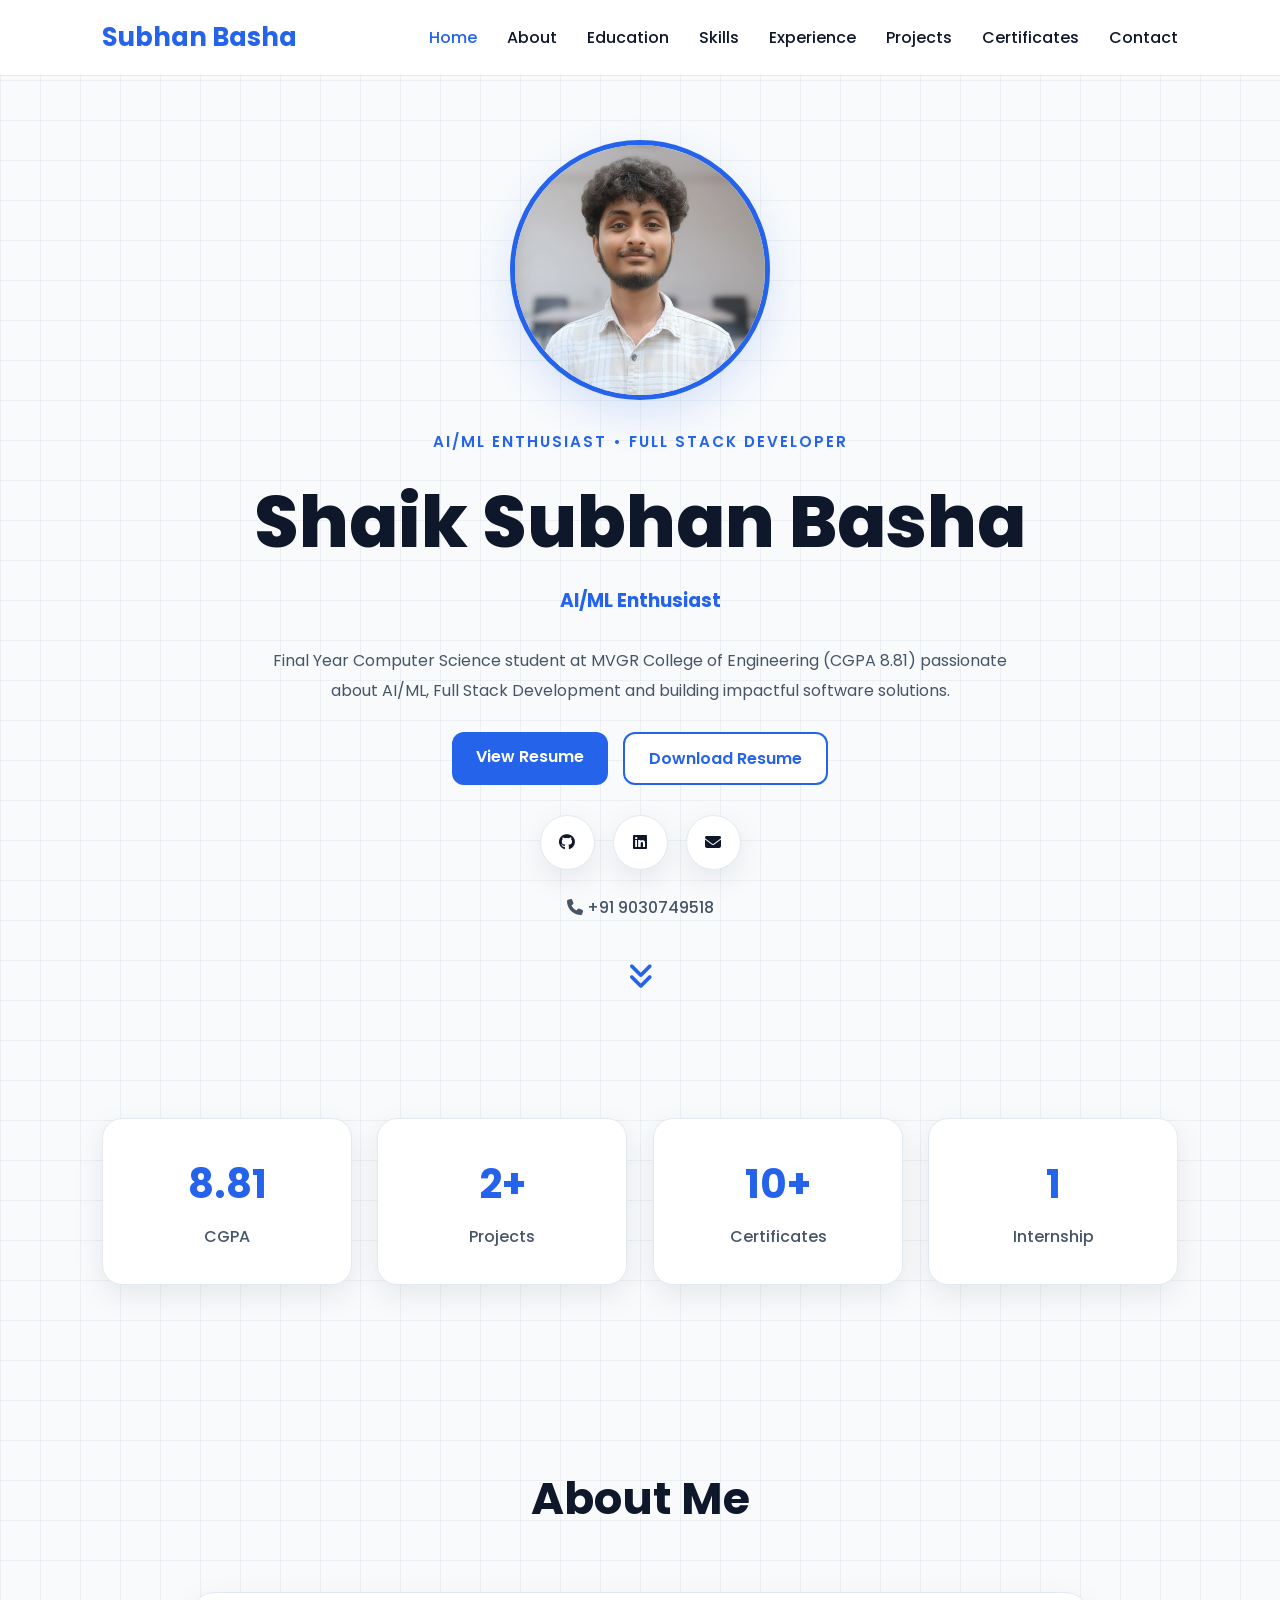
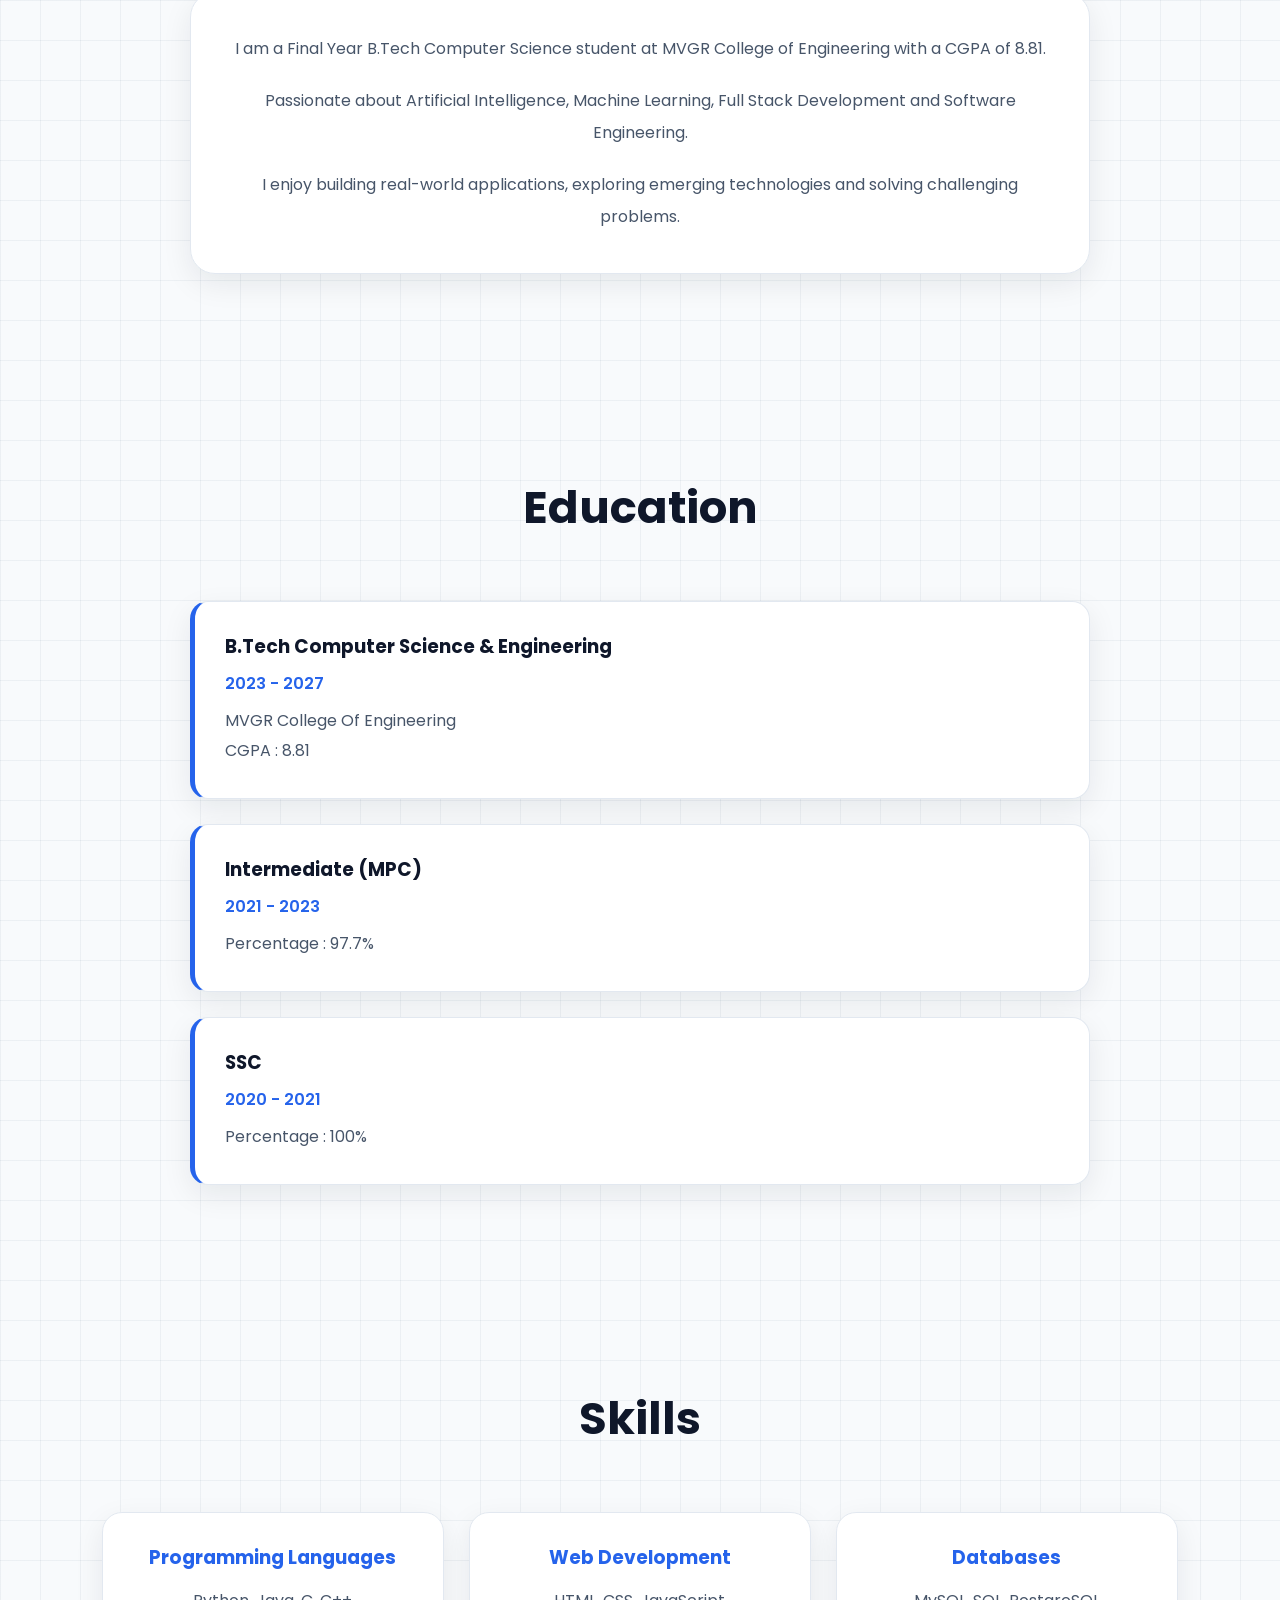
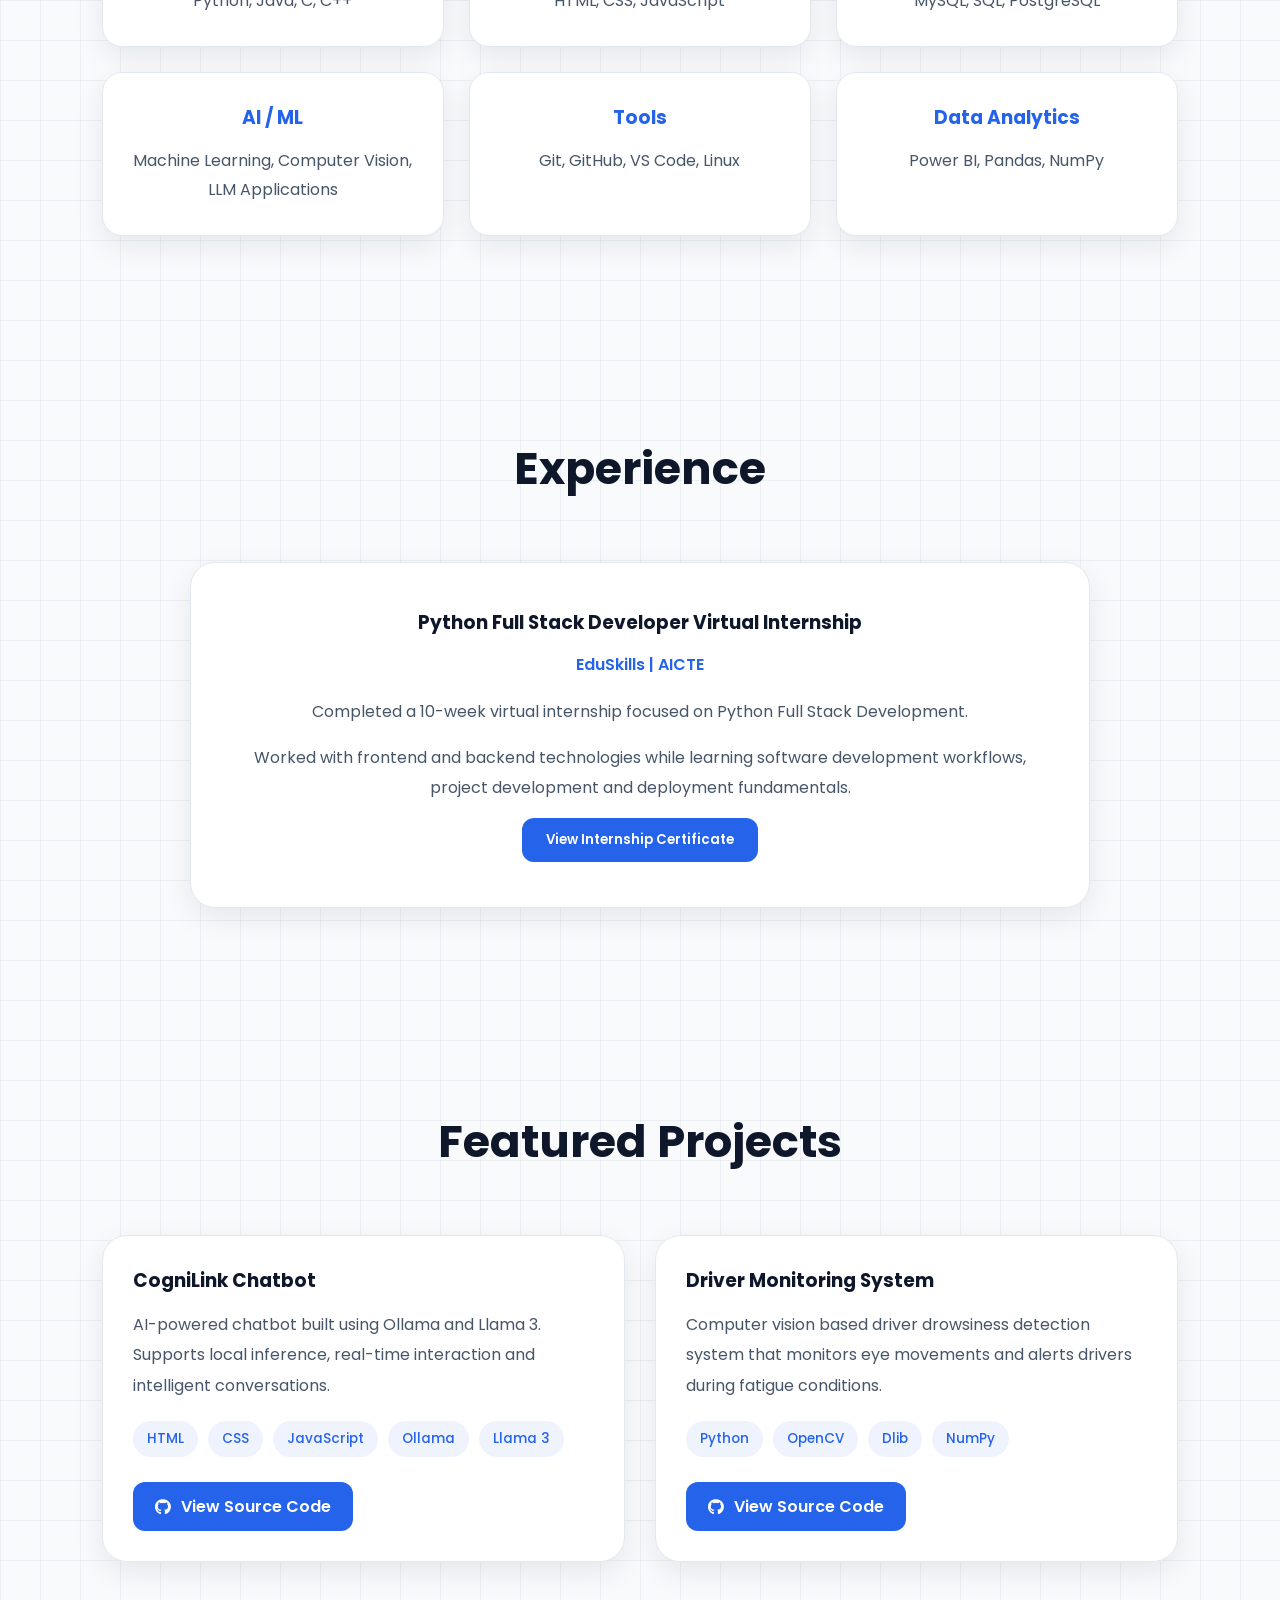
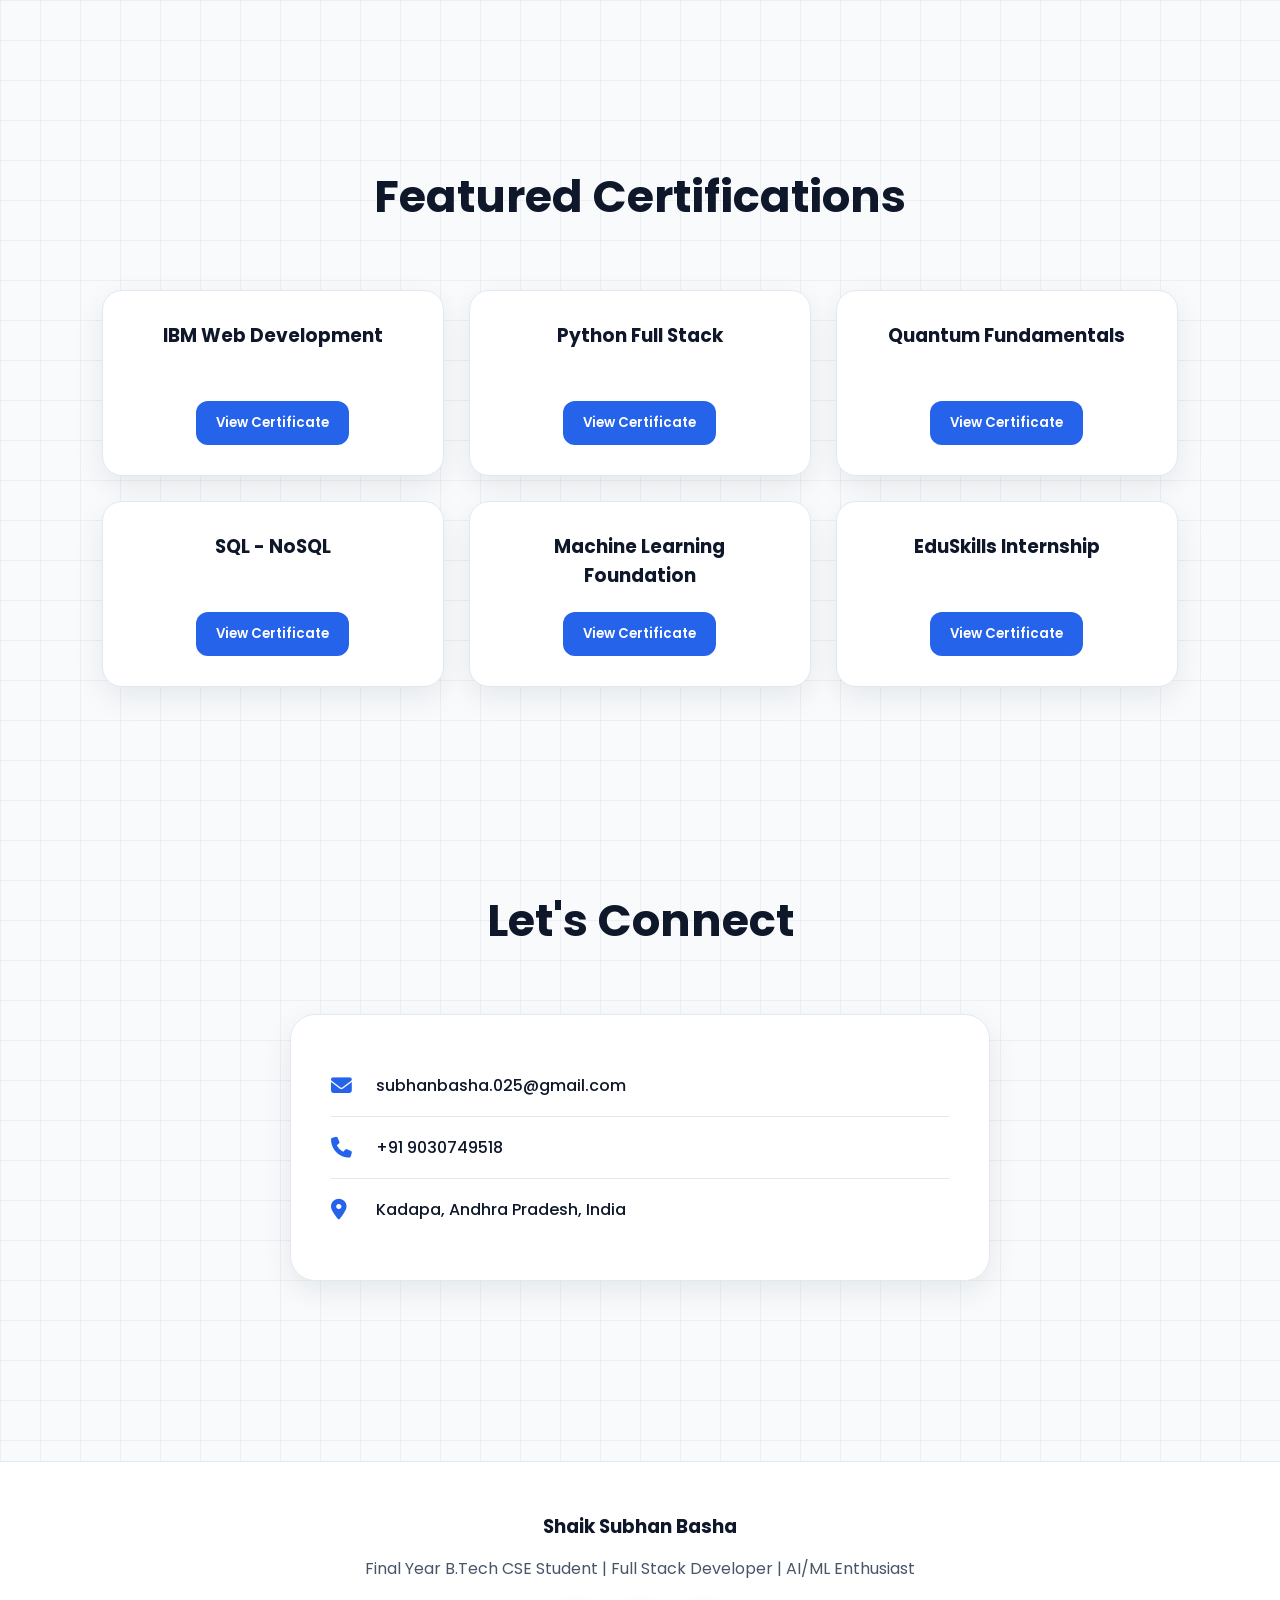
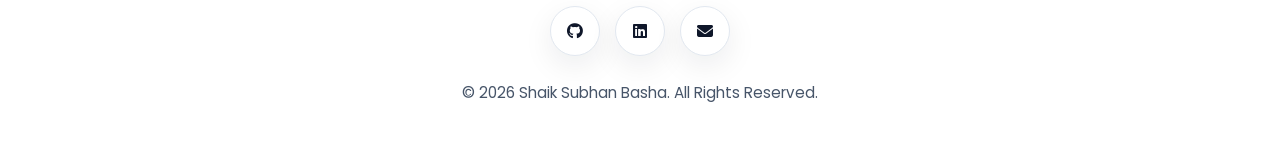
==== index.html @ b23e5732 "Initial commit" ====
<!DOCTYPE html>
<html lang="en">

<head>

    <meta charset="UTF-8">

    <meta name="viewport"
        content="width=device-width, initial-scale=1.0">

    <title>
        Shaik Subhan Basha | Portfolio
    </title>

    <link rel="stylesheet"
        href="style.css">

    <link href="https://fonts.googleapis.com/css2?family=Poppins:wght@300;400;500;600;700;800&display=swap"
        rel="stylesheet">

    <link rel="stylesheet"
        href="https://cdnjs.cloudflare.com/ajax/libs/font-awesome/6.5.1/css/all.min.css">
        <link
rel="stylesheet"
href="https://unpkg.com/aos@2.3.4/dist/aos.css">

</head>
<script src="https://unpkg.com/aos@2.3.4/dist/aos.js"></script>

<script>
AOS.init({
    duration:1000,
    once:true
});
</script>

<body>

    <!-- LOADER -->

    <div id="loader">

        <div class="loader-text">

            Subhan Portfolio

        </div>

    </div>

    <!-- SCROLL PROGRESS -->

    <div id="progress-bar"></div>

    <!-- HEADER -->

    <header class="header">

        <a href="#home"
            class="logo">

            Subhan Basha

        </a>

        <nav class="navbar">

            <a href="#home">Home</a>

            <a href="#about">About</a>

            <a href="#education">Education</a>

            <a href="#skills">Skills</a>

            <a href="#experience">Experience</a>

            <a href="#projects">Projects</a>

            <a href="#certificates">Certificates</a>

            <a href="#contact">Contact</a>

        </nav>

        <div id="menu-icon">

            <i class="fa-solid fa-bars"></i>

        </div>

    </header>

    <!-- HERO -->

    <section id="home"
        class="hero reveal">

        <div class="hero-image">

            <div class="profile-card">

                <img src="pic-subhan.jpeg"
                    alt="Shaik Subhan Basha">

            </div>

        </div>

        <div class="hero-content">

            <p class="hero-greet">
    AI/ML Enthusiast • Full Stack Developer
</p>

            <h1>

                Shaik Subhan Basha

            </h1>

            <h3>

                <span id="typing"></span>

            </h3>

            <p class="hero-description">

                Final Year Computer Science student
                at MVGR College of Engineering
                (CGPA 8.81) passionate about AI/ML,
                Full Stack Development and building
                impactful software solutions.

            </p>

            <div class="hero-buttons">

                <a href="resume/resume.pdf"
                    target="_blank"
                    class="btn primary-btn">

                    View Resume

                </a>

                <a href="resume/resume.pdf"
                    download
                    class="btn secondary-btn">

                    Download Resume

                </a>

            </div>

            <div class="social-icons">

                <a href="https://github.com/subhan-bashaa"
                    target="_blank">

                    <i class="fab fa-github"></i>

                </a>

                <a href="https://www.linkedin.com/in/subhanbashaa"
                    target="_blank">

                    <i class="fab fa-linkedin"></i>

                </a>

                <a href="mailto:subhanbasha.025@gmail.com">

                    <i class="fa-solid fa-envelope"></i>

                </a>

            </div>

            <p class="hero-contact">

                <i class="fa-solid fa-phone"></i>
                +91 9030749518

            </p>

            <div class="scroll-down">

                <a href="#about">

                    <i class="fa-solid fa-angles-down"></i>

                </a>

            </div>

        </div>

    </section>

    <!-- STATS -->

    <section class="stats reveal">

        <div class="stat-box">

            <h2>8.81</h2>

            <p>CGPA</p>

        </div>

        <div class="stat-box">

            <h2>2+</h2>

            <p>Projects</p>

        </div>

        <div class="stat-box">

            <h2>10+</h2>

            <p>Certificates</p>

        </div>

        <div class="stat-box">

            <h2>1</h2>

            <p>Internship</p>

        </div>

    </section>

    <!-- ABOUT -->

    <section id="about"
        class="section reveal">

        <h2 class="heading">

            About Me

        </h2>

        <div class="about-container">

            <p>

                I am a Final Year B.Tech Computer
                Science student at MVGR College
                of Engineering with a CGPA of 8.81.

            </p>

            <p>

                Passionate about Artificial
                Intelligence, Machine Learning,
                Full Stack Development and
                Software Engineering.

            </p>

            <p>

                I enjoy building real-world
                applications, exploring emerging
                technologies and solving
                challenging problems.

            </p>

        </div>

    </section>

    <!-- EDUCATION -->

    <section id="education"
        class="section reveal">

        <h2 class="heading">

            Education

        </h2>

        <div class="timeline">

            <div class="timeline-item">

                <h3>

                    B.Tech Computer Science
                    & Engineering

                </h3>

                <span>

                    2023 - 2027

                </span>

                <p>

                    MVGR College Of Engineering

                </p>

                <p>

                    CGPA : 8.81

                </p>

            </div>

            <div class="timeline-item">

                <h3>

                    Intermediate (MPC)

                </h3>

                <span>

                    2021 - 2023

                </span>

                <p>

                    Percentage : 97.7%

                </p>

            </div>

            <div class="timeline-item">

                <h3>

                    SSC

                </h3>

                <span>

                    2020 - 2021

                </span>

                <p>

                    Percentage : 100%

                </p>

            </div>

        </div>

    </section>
        <!-- SKILLS -->

    <section id="skills"
        class="section reveal">

        <h2 class="heading">

            Skills

        </h2>

        <div class="skills-grid">

            <div class="skill-card">

                <h3>
                    Programming Languages
                </h3>

                <p>
                    Python, Java, C, C++
                </p>

            </div>

            <div class="skill-card">

                <h3>
                    Web Development
                </h3>

                <p>
                    HTML, CSS, JavaScript
                </p>

            </div>

            <div class="skill-card">

                <h3>
                    Databases
                </h3>

                <p>
                    MySQL, SQL, PostgreSQL
                </p>

            </div>

            <div class="skill-card">

                <h3>
                    AI / ML
                </h3>

                <p>
                    Machine Learning,
                    Computer Vision,
                    LLM Applications
                </p>

            </div>

            <div class="skill-card">

                <h3>
                    Tools
                </h3>

                <p>
                    Git, GitHub,
                    VS Code,
                    Linux
                </p>

            </div>

            <div class="skill-card">

                <h3>
                    Data Analytics
                </h3>

                <p>
                    Power BI,
                    Pandas,
                    NumPy
                </p>

            </div>

        </div>

    </section>

    <!-- EXPERIENCE -->

    <section id="experience"
        class="section reveal">

        <h2 class="heading">

            Experience

        </h2>

        <div class="experience-card">

            <h3>

                Python Full Stack Developer
                Virtual Internship

            </h3>

            <span>

                EduSkills | AICTE

            </span>

            <p>

                Completed a 10-week virtual
                internship focused on Python
                Full Stack Development.

            </p>

            <p>

                Worked with frontend and backend
                technologies while learning
                software development workflows,
                project development and deployment
                fundamentals.

            </p>

            <button
                class="btn primary-btn"
                onclick="openCertificate('internship/eduskills.pdf')">

                View Internship Certificate

            </button>

        </div>

    </section>

    <!-- PROJECTS -->

    <section id="projects"
        class="section reveal">

        <h2 class="heading">

            Featured Projects

        </h2>

        <div class="projects-grid">

            <!-- PROJECT 1 -->

            <div class="project-card">

                <h3>

                    CogniLink Chatbot

                </h3>

                <p>

                    AI-powered chatbot built
                    using Ollama and Llama 3.
                    Supports local inference,
                    real-time interaction and
                    intelligent conversations.

                </p>

                <div class="project-tags">

                    <span>HTML</span>

                    <span>CSS</span>

                    <span>JavaScript</span>

                    <span>Ollama</span>

                    <span>Llama 3</span>

                </div>

                <a href="https://github.com/subhan-bashaa/CogniLink_Chatbot"
                    target="_blank"
                    class="project-btn">

                    <i class="fab fa-github"></i>
                    View Source Code

                </a>

            </div>

            <!-- PROJECT 2 -->

            <div class="project-card">

                <h3>

                    Driver Monitoring System

                </h3>

                <p>

                    Computer vision based driver
                    drowsiness detection system
                    that monitors eye movements
                    and alerts drivers during
                    fatigue conditions.

                </p>

                <div class="project-tags">

                    <span>Python</span>

                    <span>OpenCV</span>

                    <span>Dlib</span>

                    <span>NumPy</span>

                </div>

                <a href="https://github.com/subhan-bashaa/Driver_Monitor_System"
                    target="_blank"
                    class="project-btn">

                    <i class="fab fa-github"></i>
                    View Source Code

                </a>

            </div>

        </div>

    </section>
        <!-- CERTIFICATES -->

    <section id="certificates"
        class="section reveal">

        <h2 class="heading">

            Featured Certifications

        </h2>

        <div class="certificate-grid">

            <div class="certificate-card">

                <h3>

                    IBM Web Development

                </h3>

                <button
                    onclick="openCertificate('certificates/web-development.pdf')">

                    View Certificate

                </button>

            </div>

            <div class="certificate-card">

                <h3>

                    Python Full Stack

                </h3>

                <button
                    onclick="openCertificate('certificates/python-fullstack.pdf')">

                    View Certificate

                </button>

            </div>

            <div class="certificate-card">

                <h3>

                    Quantum Fundamentals

                </h3>

                <button
                    onclick="openCertificate('certificates/quantum.pdf')">

                    View Certificate

                </button>

            </div>

            <div class="certificate-card">

                <h3>

                    SQL - NoSQL

                </h3>

                <button
                    onclick="openCertificate('certificates/sql-nosql.png')">

                    View Certificate

                </button>

            </div>

            <div class="certificate-card">

                <h3>

                    Machine Learning Foundation

                </h3>

                <button
                    onclick="openCertificate('certificates/ml-foundation.pdf')">

                    View Certificate

                </button>

            </div>

            <div class="certificate-card">

                <h3>

                    EduSkills Internship

                </h3>

                <button
                    onclick="openCertificate('internship/eduskills.pdf')">

                    View Certificate

                </button>

            </div>

        </div>

    </section>

    <!-- CERTIFICATE MODAL -->

    <div id="certificateModal"
        class="modal">

        <span class="close-btn">

            &times;

        </span>

        <iframe id="certificateFrame">

        </iframe>

    </div>

    <section id="contact"
    class="section reveal">

    <h2 class="heading">

        Let's Connect

    </h2>

    <div class="contact-box">

        <div class="contact-item">

            <i class="fa-solid fa-envelope"></i>

            <span>
                subhanbasha.025@gmail.com
            </span>

        </div>

        <div class="contact-item">

            <i class="fa-solid fa-phone"></i>

            <span>
                +91 9030749518
            </span>

        </div>

        <div class="contact-item">

            <i class="fa-solid fa-location-dot"></i>

            <span>
                Kadapa, Andhra Pradesh, India
            </span>

        </div>

    </div>

</section>

    <!-- FOOTER -->

    <footer>

        <div class="footer-content">

            <h3>

                Shaik Subhan Basha

            </h3>

            <p>

                Final Year B.Tech CSE Student |
                Full Stack Developer |
                AI/ML Enthusiast

            </p>

            <div class="footer-socials">

                <a href="https://github.com/subhan-bashaa"
                    target="_blank">

                    <i class="fab fa-github"></i>

                </a>

                <a href="https://www.linkedin.com/in/subhanbashaa"
                    target="_blank">

                    <i class="fab fa-linkedin"></i>

                </a>

                <a href="mailto:subhanbasha.025@gmail.com">

                    <i class="fa-solid fa-envelope"></i>

                </a>

            </div>

            <p class="copyright">

                © 2026 Shaik Subhan Basha.
                All Rights Reserved.

            </p>

        </div>

    </footer>

    <!-- BACK TO TOP -->

    <button id="topBtn">

        <i class="fa-solid fa-arrow-up"></i>

    </button>

    <!-- JAVASCRIPT -->

    <script src="script.js"></script>

</body>

</html>
---- style.css ----
/* =====================================
   GOOGLE FONT
===================================== */

@import url('https://fonts.googleapis.com/css2?family=Poppins:wght@300;400;500;600;700;800&display=swap');

/* =====================================
   ROOT VARIABLES
===================================== */

:root{

    --bg:#f8fafc;

    --card:#ffffff;

    --card-hover:#f1f5f9;

    --primary:#2563eb;

    --secondary:#3b82f6;

    --heading:#0f172a;

    --text:#475569;

    --border:#e2e8f0;

    --shadow:
    0 10px 30px rgba(15,23,42,.08);

}

/* =====================================
   RESET
===================================== */

*{

    margin:0;
    padding:0;

    box-sizing:border-box;

    font-family:'Poppins',sans-serif;

    scroll-behavior:smooth;

}

body{

    background-color:#f8fafc;

    background-image:

    linear-gradient(
        rgba(148,163,184,.12) 1px,
        transparent 1px
    ),

    linear-gradient(
        90deg,
        rgba(148,163,184,.12) 1px,
        transparent 1px
    );

    background-size:40px 40px;

    color:var(--heading);

    overflow-x:hidden;

}

/* =====================================
   SCROLLBAR
===================================== */

::-webkit-scrollbar{

    width:10px;

}

::-webkit-scrollbar-track{

    background:#f1f5f9;

}

::-webkit-scrollbar-thumb{

    background:var(--primary);

    border-radius:10px;

}

/* =====================================
   LOADER
===================================== */

#loader{

    position:fixed;

    inset:0;

    background:white;

    display:flex;

    justify-content:center;

    align-items:center;

    z-index:99999;

    transition:.6s;

}

.loader-text{

    font-size:2rem;

    font-weight:700;

    color:var(--primary);

}

/* =====================================
   SCROLL PROGRESS
===================================== */

#progress-bar{

    position:fixed;

    top:0;
    left:0;

    width:0%;

    height:4px;

    background:
    linear-gradient(
        90deg,
        #2563eb,
        #38bdf8
    );

    z-index:999999;

}

/* =====================================
   HEADER
===================================== */

.header{

    position:fixed;

    top:0;
    left:0;

    width:100%;

    padding:18px 8%;

    display:flex;

    justify-content:space-between;

    align-items:center;

    background:
    rgba(255,255,255,.95);

    backdrop-filter:blur(12px);

    border-bottom:
    1px solid var(--border);

    z-index:1000;

}

.logo{

    text-decoration:none;

    color:var(--primary);

    font-size:1.6rem;

    font-weight:700;

}

.navbar{

    display:flex;

    gap:30px;

}

.navbar a{

    text-decoration:none;

    color:var(--heading);

    font-weight:500;

    transition:.3s;

}

.navbar a:hover{

    color:var(--primary);

}

.navbar a.active{

    color:var(--primary);

}

#menu-icon{

    display:none;

    font-size:1.7rem;

    cursor:pointer;

}

/* =====================================
   HERO SECTION
===================================== */

.hero{

    min-height:100vh;

    display:flex;

    flex-direction:column;

    justify-content:center;

    align-items:center;

    text-align:center;

    padding:
    140px 8% 80px;

}

.hero-image{

    margin-bottom:30px;

}

/* =====================================
   PROFILE IMAGE
===================================== */

.profile-card{

    width:260px;

    height:260px;

    border-radius:50%;

    overflow:hidden;

    border:
    5px solid var(--primary);

    box-shadow:
    0 15px 40px
    rgba(37,99,235,.15);

    background:white;

}

.profile-card img{

    width:100%;

    height:100%;

    object-fit:cover;

    object-position:center top;

}

/* =====================================
   HERO CONTENT
===================================== */

.hero-greet{

    color:var(--primary);

    font-size:.95rem;

    font-weight:600;

    text-transform:uppercase;

    letter-spacing:2px;

    margin-bottom:15px;

}

.hero-content h1{

    font-size:4.5rem;

    font-weight:800;

    color:var(--heading);

    margin-bottom:10px;

}

.hero-content h3{

    min-height:40px;

    color:var(--primary);

    margin-bottom:20px;

}

.hero-description{

    max-width:760px;

    margin:auto;

    color:var(--text);

    line-height:1.9;

    margin-bottom:25px;

}

.hero-contact{

    margin-top:25px;

    color:var(--text);

    font-weight:500;

}

.hero-location{

    margin-top:10px;

    color:var(--text);

}

/* =====================================
   BUTTONS
===================================== */

.hero-buttons{

    display:flex;

    justify-content:center;

    gap:15px;

    flex-wrap:wrap;

    margin-top:20px;

}

.btn{

    padding:
    12px 24px;

    border:none;

    border-radius:12px;

    cursor:pointer;

    text-decoration:none;

    font-weight:600;

    transition:.3s;

}

.primary-btn{

    background:var(--primary);

    color:white;

}

.secondary-btn{

    border:
    2px solid var(--primary);

    color:var(--primary);

    background:white;

}

.btn:hover{

    transform:
    translateY(-4px);

}

/* =====================================
   SOCIAL ICONS
===================================== */

.social-icons{

    display:flex;

    justify-content:center;

    gap:18px;

    margin-top:30px;

}

.social-icons a{

    width:55px;

    height:55px;

    display:flex;

    justify-content:center;

    align-items:center;

    border-radius:50%;

    background:white;

    color:var(--heading);

    text-decoration:none;

    border:
    1px solid var(--border);

    box-shadow:
    var(--shadow);

    transition:.3s;

}

.social-icons a:hover{

    background:var(--primary);

    color:white;

    transform:
    translateY(-5px);

}

/* =====================================
   SCROLL DOWN
===================================== */

.scroll-down{

    margin-top:35px;

}

.scroll-down a{

    font-size:1.8rem;

    color:var(--primary);

    animation:
    bounce 1.5s infinite;

}

@keyframes bounce{

    0%,100%{

        transform:
        translateY(0);

    }

    50%{

        transform:
        translateY(10px);

    }

}
/* =====================================
   COMMON SECTION
===================================== */

.section{

    padding:
    100px 8%;

}

.heading{

    text-align:center;

    font-size:2.8rem;

    font-weight:700;

    color:var(--heading);

    margin-bottom:60px;

}

/* =====================================
   STATS SECTION
===================================== */

.stats{

    display:grid;

    grid-template-columns:
    repeat(
        auto-fit,
        minmax(220px,1fr)
    );

    gap:25px;

    padding:
    40px 8% 80px;

}

.stat-box{

    background:var(--card);

    border:
    1px solid var(--border);

    border-radius:20px;

    padding:35px;

    text-align:center;

    box-shadow:
    var(--shadow);

    transition:.3s;

}

.stat-box:hover{

    transform:
    translateY(-8px);

}

.stat-box h2{

    font-size:2.5rem;

    color:var(--primary);

    margin-bottom:10px;

}

.stat-box p{

    color:var(--text);

    font-weight:500;

}

/* =====================================
   ABOUT SECTION
===================================== */

.about-container{

    max-width:900px;

    margin:auto;

    background:white;

    padding:40px;

    border-radius:25px;

    border:
    1px solid var(--border);

    box-shadow:
    var(--shadow);

    text-align:center;

}

.about-container p{

    color:var(--text);

    line-height:2;

    margin-bottom:20px;

}

.about-container p:last-child{

    margin-bottom:0;

}

/* =====================================
   EDUCATION TIMELINE
===================================== */

.timeline{

    max-width:900px;

    margin:auto;

    display:flex;

    flex-direction:column;

    gap:25px;

}

.timeline-item{

    background:white;

    border:
    1px solid var(--border);

    border-left:
    5px solid var(--primary);

    padding:30px;

    border-radius:18px;

    box-shadow:
    var(--shadow);

    transition:.3s;

}

.timeline-item:hover{

    transform:
    translateX(10px);

}

.timeline-item h3{

    color:var(--heading);

    margin-bottom:10px;

}

.timeline-item span{

    display:block;

    color:var(--primary);

    font-weight:600;

    margin-bottom:12px;

}

.timeline-item p{

    color:var(--text);

    margin-bottom:5px;

}

/* =====================================
   SKILLS SECTION
===================================== */

.skills-grid{

    display:grid;

    grid-template-columns:
    repeat(
        auto-fit,
        minmax(280px,1fr)
    );

    gap:25px;

}

.skill-card{

    background:white;

    border:
    1px solid var(--border);

    border-radius:20px;

    padding:30px;

    text-align:center;

    box-shadow:
    var(--shadow);

    transition:.3s;

}

.skill-card:hover{

    transform:
    translateY(-8px);

}

.skill-card h3{

    color:var(--primary);

    margin-bottom:15px;

}

.skill-card p{

    color:var(--text);

    line-height:1.8;

}

/* =====================================
   EXPERIENCE SECTION
===================================== */

.experience-card{

    max-width:900px;

    margin:auto;

    background:white;

    border:
    1px solid var(--border);

    border-radius:25px;

    padding:45px;

    text-align:center;

    box-shadow:
    var(--shadow);

}

.experience-card h3{

    color:var(--heading);

    margin-bottom:15px;

}

.experience-card span{

    display:block;

    color:var(--primary);

    font-weight:600;

    margin-bottom:20px;

}

.experience-card p{

    color:var(--text);

    line-height:1.9;

    margin-bottom:15px;

}

/* =====================================
   PROJECTS SECTION
===================================== */

.projects-grid{

    display:grid;

    grid-template-columns:
    repeat(
        auto-fit,
        minmax(340px,1fr)
    );

    gap:30px;

}

.project-card{

    background:white;

    border:
    1px solid var(--border);

    border-radius:25px;

    padding:30px;

    box-shadow:
    var(--shadow);

    transition:.3s;

}

.project-card:hover{

    transform:
    translateY(-10px);

}

.project-card h3{

    color:var(--heading);

    margin-bottom:15px;

}

.project-card p{

    color:var(--text);

    line-height:1.9;

    margin-bottom:20px;

}

/* =====================================
   PROJECT TAGS
===================================== */

.project-tags{

    display:flex;

    flex-wrap:wrap;

    gap:10px;

    margin-bottom:25px;

}

.project-tags span{

    background:
    rgba(37,99,235,.08);

    color:
    var(--primary);

    padding:
    8px 14px;

    border-radius:25px;

    font-size:.85rem;

    font-weight:500;

}

/* =====================================
   PROJECT BUTTON
===================================== */

.project-btn{

    display:inline-flex;

    align-items:center;

    gap:10px;

    text-decoration:none;

    background:
    var(--primary);

    color:white;

    padding:
    12px 22px;

    border-radius:12px;

    font-weight:600;

    transition:.3s;

}

.project-btn:hover{

    background:
    var(--secondary);

    transform:
    translateY(-3px);

}
/* =====================================
   CERTIFICATES SECTION
===================================== */

.certificate-grid{

    display:grid;

    grid-template-columns:
    repeat(
        auto-fit,
        minmax(260px,1fr)
    );

    gap:25px;

}

.certificate-card{

    background:white;

    border:1px solid var(--border);

    border-radius:20px;

    padding:30px;

    text-align:center;

    box-shadow:var(--shadow);

    transition:.3s;

}

.certificate-card:hover{

    transform:translateY(-8px);

}

.certificate-card h3{

    color:var(--heading);

    margin-bottom:20px;

    min-height:60px;

}

.certificate-card button{

    background:var(--primary);

    color:white;

    border:none;

    padding:12px 20px;

    border-radius:12px;

    cursor:pointer;

    font-weight:600;

    transition:.3s;

}

.certificate-card button:hover{

    background:var(--secondary);

}

/* =====================================
   MODAL
===================================== */

.modal{

    display:none;

    position:fixed;

    inset:0;

    background:
    rgba(15,23,42,.85);

    backdrop-filter:blur(5px);

    z-index:99999;

}

.modal iframe{

    width:90%;

    max-width:1000px;

    height:85%;

    position:absolute;

    top:50%;

    left:50%;

    transform:
    translate(-50%,-50%);

    background:white;

    border:none;

    border-radius:15px;

}

.close-btn{

    position:absolute;

    top:20px;

    right:30px;

    color:white;

    font-size:2.5rem;

    cursor:pointer;

    z-index:100000;

}

/* =====================================
   CONTACT SECTION
===================================== */

.contact-grid{

    display:grid;

    grid-template-columns:
    repeat(
        auto-fit,
        minmax(240px,1fr)
    );

    gap:25px;

}

.contact-card{

    background:white;

    border:1px solid var(--border);

    border-radius:20px;

    padding:30px;

    text-align:center;

    box-shadow:var(--shadow);

    transition:.3s;

}

.contact-card:hover{

    transform:translateY(-8px);

}

.contact-card i{

    font-size:2rem;

    color:var(--primary);

    margin-bottom:15px;

}

.contact-card h3{

    margin-bottom:10px;

    color:var(--heading);

}

.contact-card p{

    color:var(--text);

}

.contact-card a{

    color:var(--primary);

    text-decoration:none;

    font-weight:600;

}

/* =====================================
   FOOTER
===================================== */

footer{

    margin-top:80px;

    background:white;

    border-top:
    1px solid var(--border);

    padding:50px 20px;

    text-align:center;

}

.footer-content h3{

    color:var(--heading);

    margin-bottom:15px;

}

.footer-content p{

    color:var(--text);

}

.footer-socials{

    display:flex;

    justify-content:center;

    gap:15px;

    margin:25px 0;

}

.footer-socials a{

    width:50px;

    height:50px;

    border-radius:50%;

    display:flex;

    justify-content:center;

    align-items:center;

    text-decoration:none;

    background:white;

    color:var(--heading);

    border:1px solid var(--border);

    box-shadow:var(--shadow);

    transition:.3s;

}

.footer-socials a:hover{

    background:var(--primary);

    color:white;

    transform:translateY(-5px);

}

.copyright{

    margin-top:20px;

    font-size:.95rem;

}

/* =====================================
   TOP BUTTON
===================================== */

#topBtn{

    position:fixed;

    bottom:25px;

    right:25px;

    width:55px;

    height:55px;

    border:none;

    border-radius:50%;

    background:var(--primary);

    color:white;

    cursor:pointer;

    display:none;

    z-index:1000;

    box-shadow:var(--shadow);

}

#topBtn:hover{

    background:var(--secondary);

}

/* =====================================
   REVEAL ANIMATION
===================================== */

.reveal{

    opacity:0;

    transform:
    translateY(80px)
    scale(.98);

    filter:blur(8px);

    transition:
    opacity .8s ease,
    transform .8s ease,
    filter .8s ease;

    transition-delay:var(--reveal-delay,0ms);

}

.reveal.active{

    opacity:1;

    transform:
    translateY(0)
    scale(1);

    filter:blur(0);

}

/* =====================================
   RESPONSIVE
===================================== */

@media(max-width:991px){

    .navbar{

        display:none;

    }

    #menu-icon{

        display:block;

    }

    .hero-content h1{

        font-size:3rem;

    }

    .profile-card{

        width:220px;

        height:220px;

    }

}

@media(max-width:768px){

    .section{

        padding:80px 6%;

    }

    .hero{

        padding:
        120px 6% 60px;

    }

    .hero-content h1{

        font-size:2.3rem;

    }

    .hero-description{

        font-size:.95rem;

    }

    .hero-buttons{

        flex-direction:column;

        align-items:center;

    }

    .btn{

        width:220px;

        text-align:center;

    }

    .profile-card{

        width:180px;

        height:180px;

    }

    .modal iframe{

        width:95%;

        height:80%;

    }

}

@media(max-width:480px){

    .heading{

        font-size:2rem;

    }

    .hero-content h1{

        font-size:2rem;

    }

    .stat-box h2{

        font-size:2rem;

    }

    .project-tags{

        justify-content:center;

    }

}
.contact-box{

    max-width:700px;

    margin:auto;

    background:white;

    border:1px solid var(--border);

    border-radius:25px;

    padding:40px;

    box-shadow:var(--shadow);

}

.contact-item{

    display:flex;

    align-items:center;

    gap:15px;

    padding:18px 0;

    border-bottom:1px solid #e5e7eb;

}

.contact-item:last-child{

    border-bottom:none;

}

.contact-item i{

    color:var(--primary);

    font-size:1.3rem;

    width:30px;

}

.contact-item span{

    color:var(--heading);

    font-weight:500;

}
.stat-box,
.skill-card,
.project-card,
.certificate-card{

    opacity:0;

    transform:
    translateY(40px);

    transition:
    opacity .8s ease,
    transform .8s ease,
    box-shadow .3s ease;

    transition-delay:var(--reveal-delay,0ms);

    will-change:transform,opacity;

}

.stat-box.show,
.skill-card.show,
.project-card.show,
.certificate-card.show{

    opacity:1;

    transform:
    translateY(0);

}
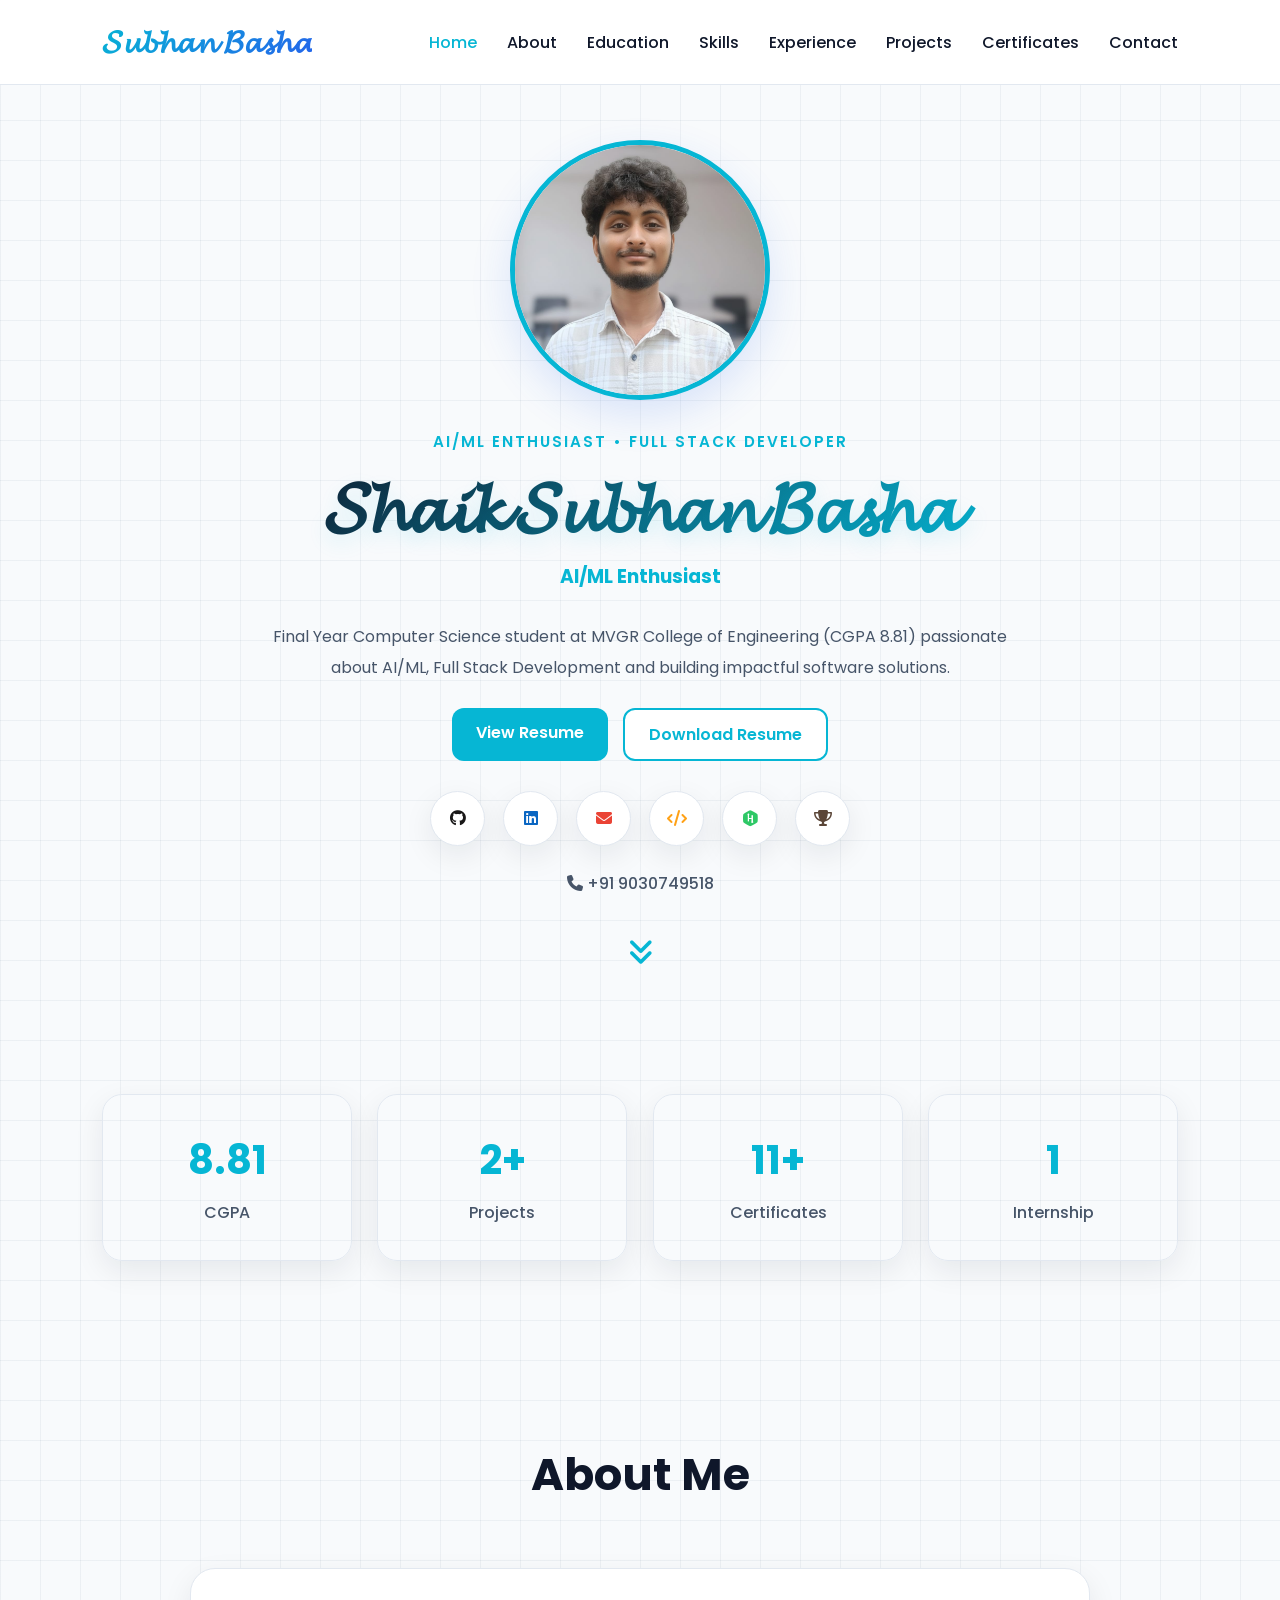
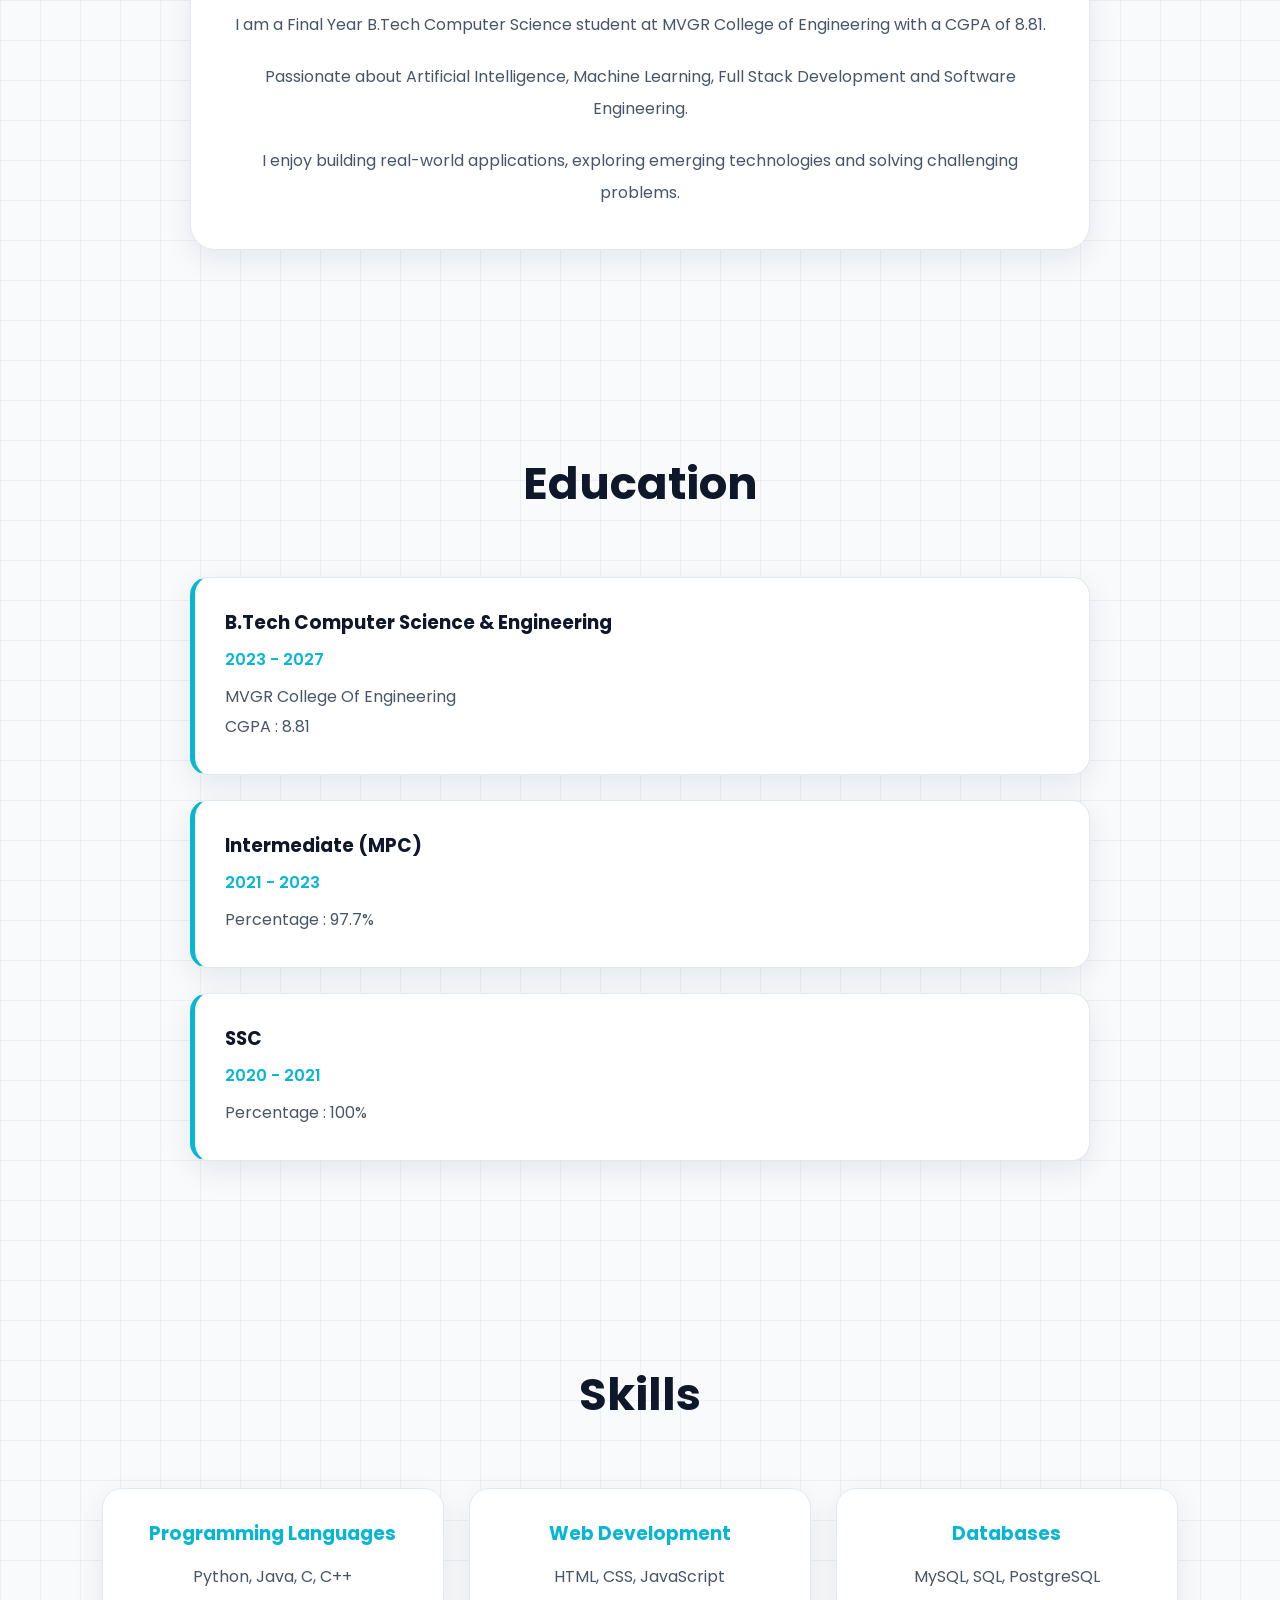
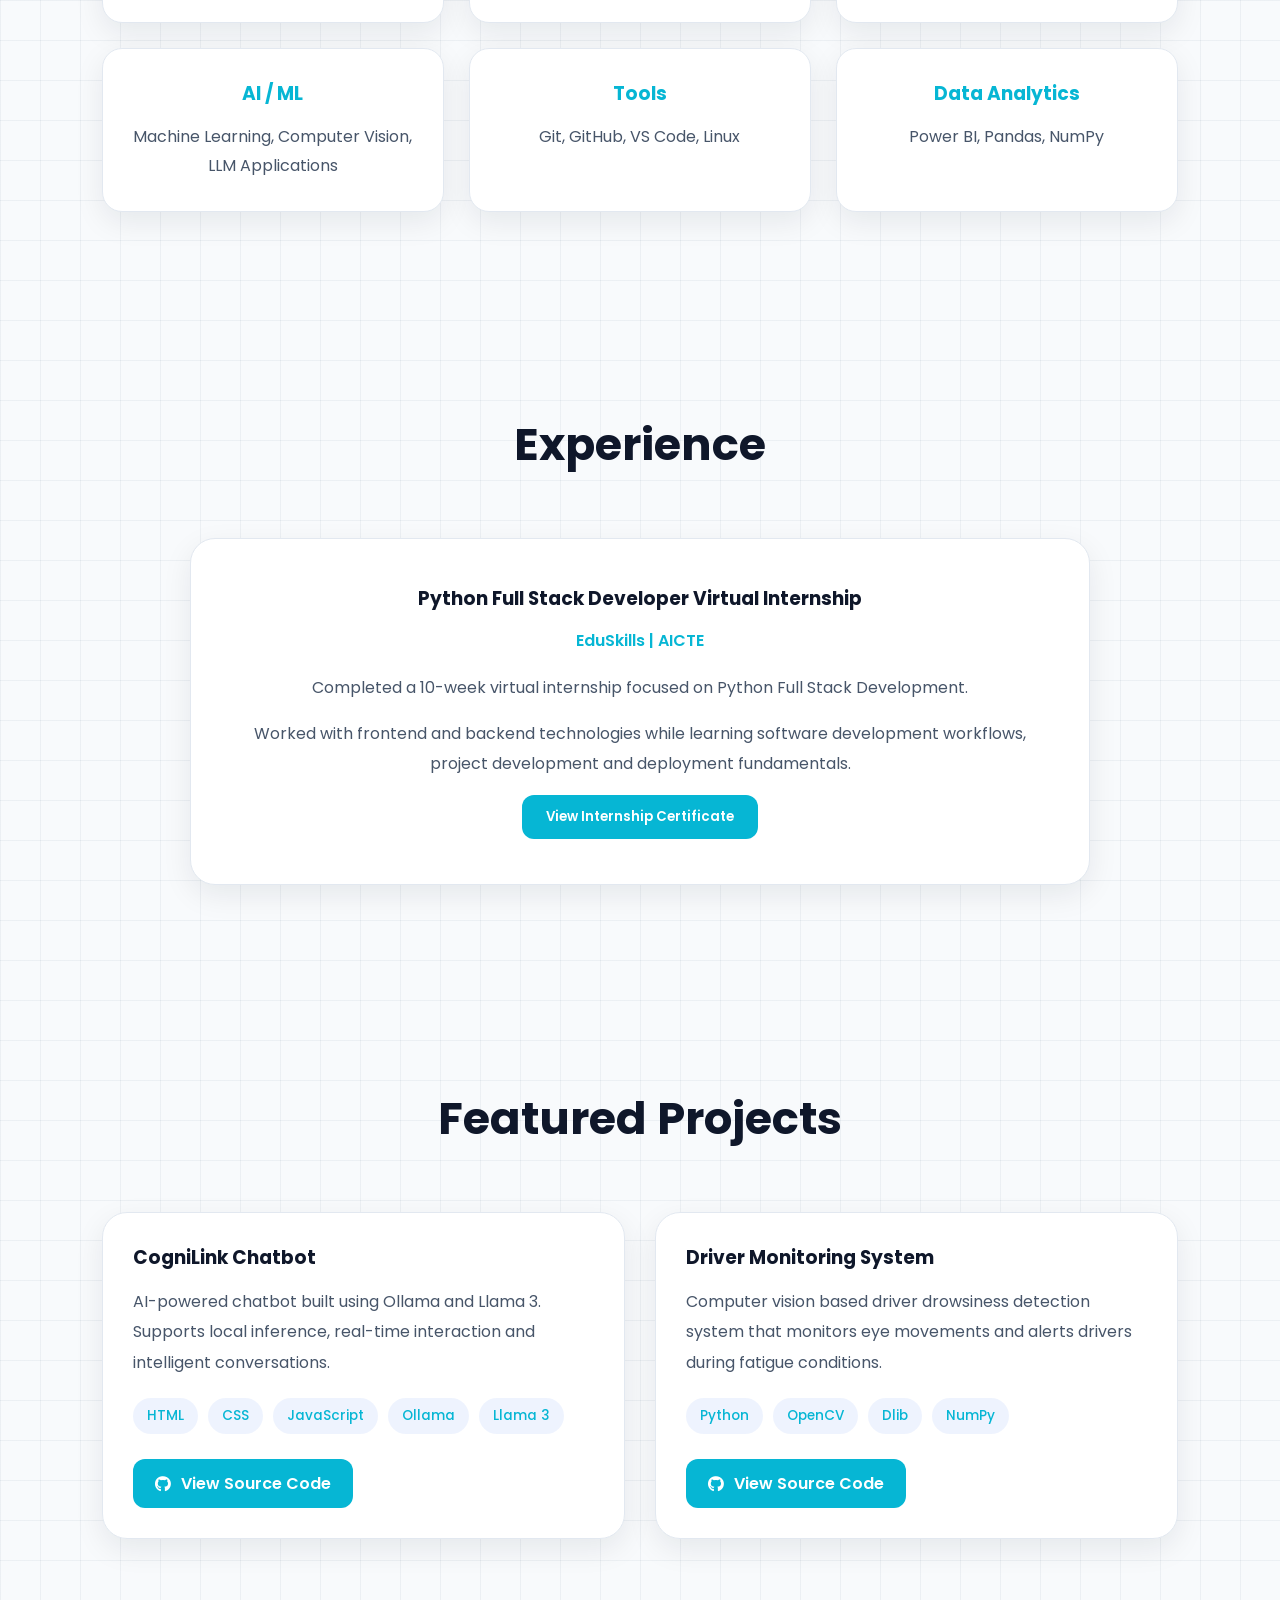
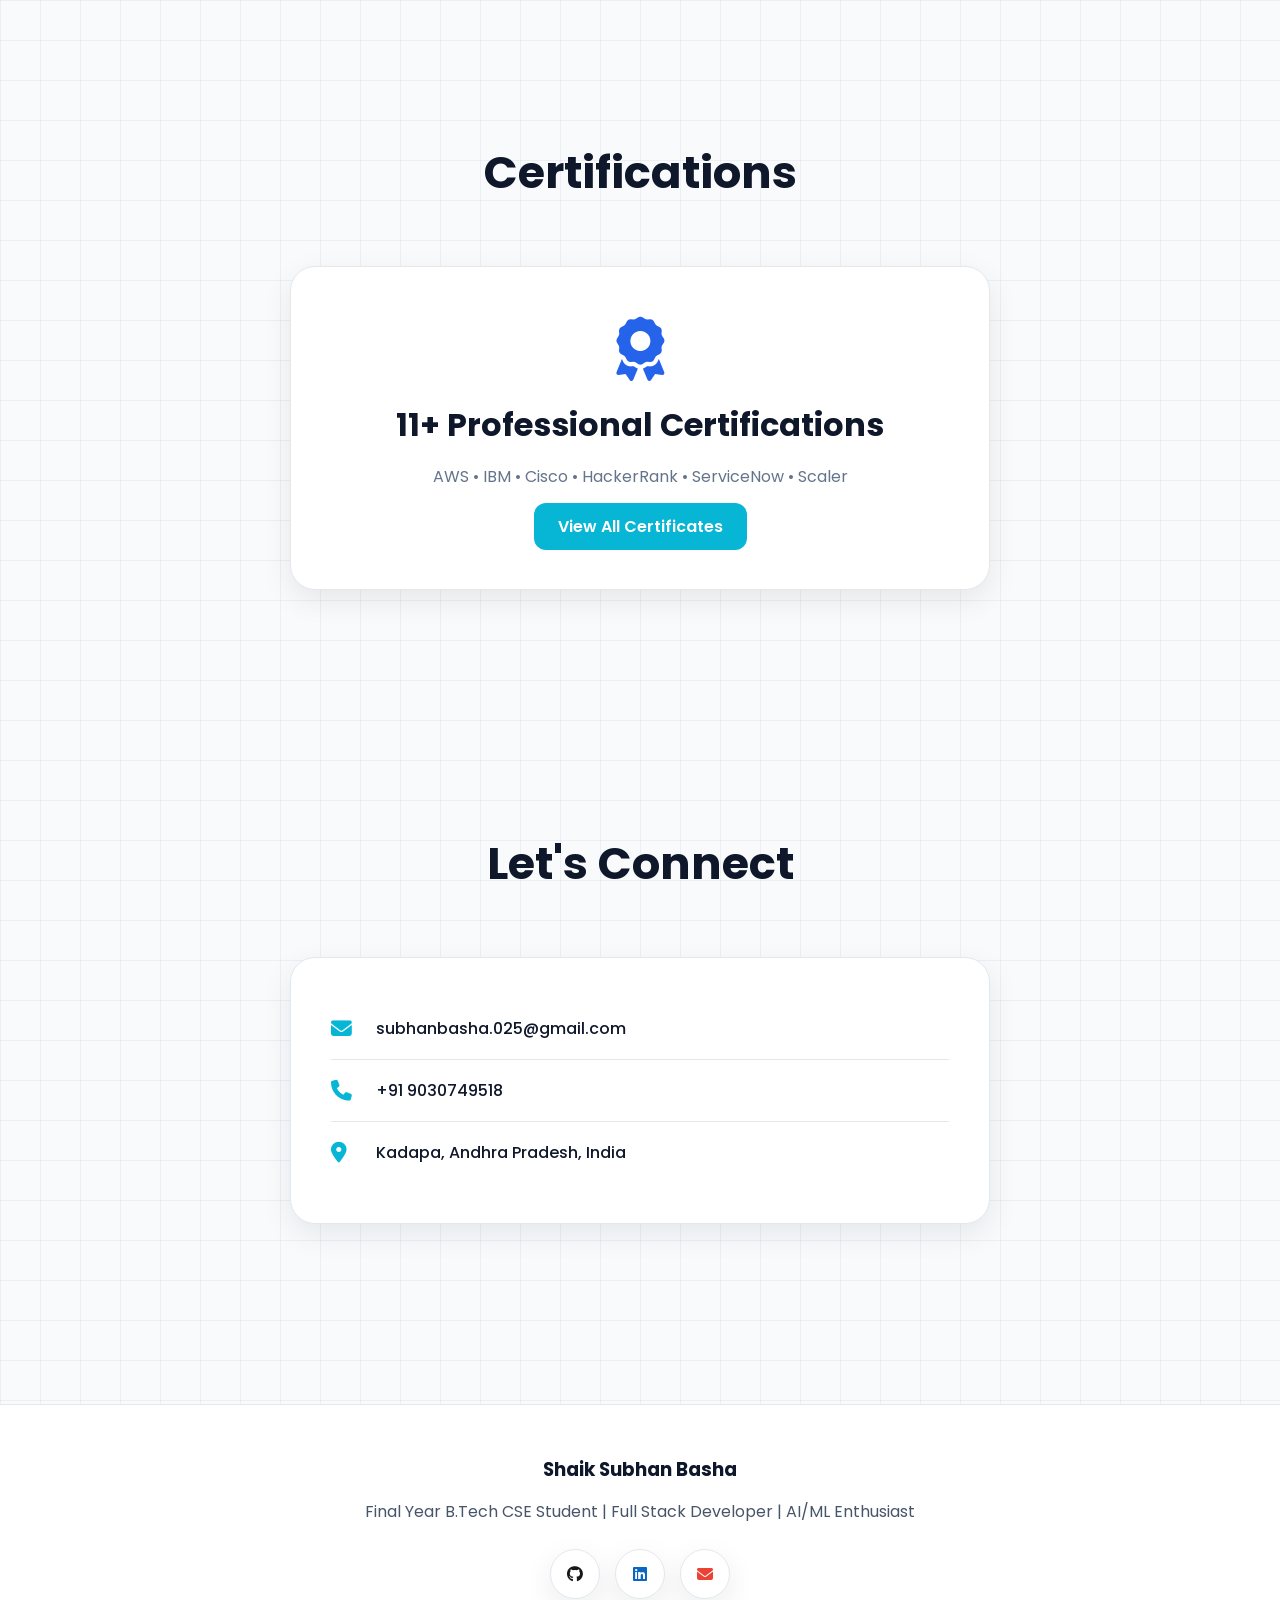
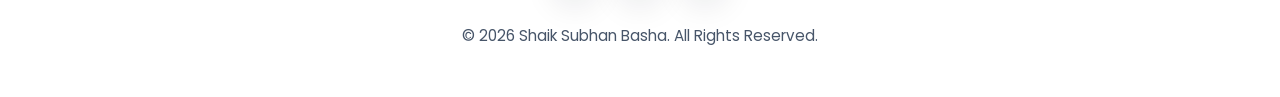
==== commit 40c6d158: "Initial commit" ====
--- a/index.html
+++ b/index.html
@@ -5,33 +5,28 @@
 
     <meta charset="UTF-8">
 
-    <meta name="viewport"
-        content="width=device-width, initial-scale=1.0">
+    <meta name="viewport" content="width=device-width, initial-scale=1.0">
 
     <title>
         Shaik Subhan Basha | Portfolio
     </title>
 
-    <link rel="stylesheet"
-        href="style.css">
+    <link rel="stylesheet" href="style.css">
 
     <link href="https://fonts.googleapis.com/css2?family=Poppins:wght@300;400;500;600;700;800&display=swap"
         rel="stylesheet">
 
-    <link rel="stylesheet"
-        href="https://cdnjs.cloudflare.com/ajax/libs/font-awesome/6.5.1/css/all.min.css">
-        <link
-rel="stylesheet"
-href="https://unpkg.com/aos@2.3.4/dist/aos.css">
+    <link rel="stylesheet" href="https://cdnjs.cloudflare.com/ajax/libs/font-awesome/6.5.1/css/all.min.css">
+    <link rel="stylesheet" href="https://unpkg.com/aos@2.3.4/dist/aos.css">
 
 </head>
 <script src="https://unpkg.com/aos@2.3.4/dist/aos.js"></script>
 
 <script>
-AOS.init({
-    duration:1000,
-    once:true
-});
+    AOS.init({
+        duration: 1000,
+        once: true
+    });
 </script>
 
 <body>
@@ -42,7 +37,7 @@
 
         <div class="loader-text">
 
-            Subhan Portfolio
+            Subhan Basha Portfolio
 
         </div>
 
@@ -56,11 +51,8 @@
 
     <header class="header">
 
-        <a href="#home"
-            class="logo">
-
-            Subhan Basha
-
+        <a href="#home" class="logo">
+            𝓢𝓾𝓫𝓱𝓪𝓷 𝓑𝓪𝓼𝓱𝓪
         </a>
 
         <nav class="navbar">
@@ -77,7 +69,7 @@
 
             <a href="#projects">Projects</a>
 
-            <a href="#certificates">Certificates</a>
+            <a href="certificates.html">Certificates</a>
 
             <a href="#contact">Contact</a>
 
@@ -93,15 +85,13 @@
 
     <!-- HERO -->
 
-    <section id="home"
-        class="hero reveal">
+    <section id="home" class="hero reveal">
 
         <div class="hero-image">
 
             <div class="profile-card">
 
-                <img src="pic-subhan.jpeg"
-                    alt="Shaik Subhan Basha">
+                <img src="pic-subhan.jpeg" alt="Shaik Subhan Basha">
 
             </div>
 
@@ -110,12 +100,12 @@
         <div class="hero-content">
 
             <p class="hero-greet">
-    AI/ML Enthusiast • Full Stack Developer
-</p>
+                AI/ML Enthusiast • Full Stack Developer
+            </p>
 
             <h1>
 
-                Shaik Subhan Basha
+                𝓢𝓱𝓪𝓲𝓴 𝓢𝓾𝓫𝓱𝓪𝓷 𝓑𝓪𝓼𝓱𝓪
 
             </h1>
 
@@ -137,17 +127,13 @@
 
             <div class="hero-buttons">
 
-                <a href="resume/resume.pdf"
-                    target="_blank"
-                    class="btn primary-btn">
+                <a href="resume/resume_subhanbasha.pdf" target="_blank" class="btn primary-btn">
 
                     View Resume
 
                 </a>
 
-                <a href="resume/resume.pdf"
-                    download
-                    class="btn secondary-btn">
+                <a href="resume/resume_subhanbasha.pdf" download class="btn secondary-btn">
 
                     Download Resume
 
@@ -157,15 +143,13 @@
 
             <div class="social-icons">
 
-                <a href="https://github.com/subhan-bashaa"
-                    target="_blank">
+                <a href="https://github.com/subhan-bashaa" target="_blank">
 
                     <i class="fab fa-github"></i>
 
                 </a>
 
-                <a href="https://www.linkedin.com/in/subhanbashaa"
-                    target="_blank">
+                <a href="https://www.linkedin.com/in/subhanbashaa" target="_blank">
 
                     <i class="fab fa-linkedin"></i>
 
@@ -174,6 +158,23 @@
                 <a href="mailto:subhanbasha.025@gmail.com">
 
                     <i class="fa-solid fa-envelope"></i>
+
+                </a>
+                <a href="https://leetcode.com/u/subhan-bashaa/" target="_blank" title="LeetCode">
+
+                    <i class="fa-solid fa-code"></i>
+
+                </a>
+
+                <a href="https://www.hackerrank.com/profile/subhanbashaa01" target="_blank" title="HackerRank">
+
+                    <i class="fab fa-hackerrank"></i>
+
+                </a>
+
+                <a href="https://www.codechef.com/users/subhanbashaa" target="_blank" title="CodeChef">
+
+                    <i class="fa-solid fa-trophy"></i>
 
                 </a>
 
@@ -222,7 +223,7 @@
 
         <div class="stat-box">
 
-            <h2>10+</h2>
+            <h2>11+</h2>
 
             <p>Certificates</p>
 
@@ -240,8 +241,7 @@
 
     <!-- ABOUT -->
 
-    <section id="about"
-        class="section reveal">
+    <section id="about" class="section reveal">
 
         <h2 class="heading">
 
@@ -283,8 +283,7 @@
 
     <!-- EDUCATION -->
 
-    <section id="education"
-        class="section reveal">
+    <section id="education" class="section reveal">
 
         <h2 class="heading">
 
@@ -370,10 +369,9 @@
         </div>
 
     </section>
-        <!-- SKILLS -->
-
-    <section id="skills"
-        class="section reveal">
+    <!-- SKILLS -->
+
+    <section id="skills" class="section reveal">
 
         <h2 class="heading">
 
@@ -467,8 +465,7 @@
 
     <!-- EXPERIENCE -->
 
-    <section id="experience"
-        class="section reveal">
+    <section id="experience" class="section reveal">
 
         <h2 class="heading">
 
@@ -509,9 +506,7 @@
 
             </p>
 
-            <button
-                class="btn primary-btn"
-                onclick="openCertificate('internship/eduskills.pdf')">
+            <button class="btn primary-btn" onclick="openCertificate('internship/eduskills-python-fullstack.pdf')">
 
                 View Internship Certificate
 
@@ -523,8 +518,7 @@
 
     <!-- PROJECTS -->
 
-    <section id="projects"
-        class="section reveal">
+    <section id="projects" class="section reveal">
 
         <h2 class="heading">
 
@@ -568,9 +562,7 @@
 
                 </div>
 
-                <a href="https://github.com/subhan-bashaa/CogniLink_Chatbot"
-                    target="_blank"
-                    class="project-btn">
+                <a href="https://github.com/subhan-bashaa/CogniLink_Chatbot" target="_blank" class="project-btn">
 
                     <i class="fab fa-github"></i>
                     View Source Code
@@ -611,9 +603,7 @@
 
                 </div>
 
-                <a href="https://github.com/subhan-bashaa/Driver_Monitor_System"
-                    target="_blank"
-                    class="project-btn">
+                <a href="https://github.com/subhan-bashaa/Driver_Monitor_System" target="_blank" class="project-btn">
 
                     <i class="fab fa-github"></i>
                     View Source Code
@@ -625,129 +615,40 @@
         </div>
 
     </section>
-        <!-- CERTIFICATES -->
-
-    <section id="certificates"
-        class="section reveal">
+
+    <!-- CERTIFICATIONS -->
+
+    <section id="certificates" class="section reveal">
 
         <h2 class="heading">
-
-            Featured Certifications
-
+            Certifications
         </h2>
 
-        <div class="certificate-grid">
-
-            <div class="certificate-card">
-
-                <h3>
-
-                    IBM Web Development
-
-                </h3>
-
-                <button
-                    onclick="openCertificate('certificates/web-development.pdf')">
-
-                    View Certificate
-
-                </button>
-
-            </div>
-
-            <div class="certificate-card">
-
-                <h3>
-
-                    Python Full Stack
-
-                </h3>
-
-                <button
-                    onclick="openCertificate('certificates/python-fullstack.pdf')">
-
-                    View Certificate
-
-                </button>
-
-            </div>
-
-            <div class="certificate-card">
-
-                <h3>
-
-                    Quantum Fundamentals
-
-                </h3>
-
-                <button
-                    onclick="openCertificate('certificates/quantum.pdf')">
-
-                    View Certificate
-
-                </button>
-
-            </div>
-
-            <div class="certificate-card">
-
-                <h3>
-
-                    SQL - NoSQL
-
-                </h3>
-
-                <button
-                    onclick="openCertificate('certificates/sql-nosql.png')">
-
-                    View Certificate
-
-                </button>
-
-            </div>
-
-            <div class="certificate-card">
-
-                <h3>
-
-                    Machine Learning Foundation
-
-                </h3>
-
-                <button
-                    onclick="openCertificate('certificates/ml-foundation.pdf')">
-
-                    View Certificate
-
-                </button>
-
-            </div>
-
-            <div class="certificate-card">
-
-                <h3>
-
-                    EduSkills Internship
-
-                </h3>
-
-                <button
-                    onclick="openCertificate('internship/eduskills.pdf')">
-
-                    View Certificate
-
-                </button>
-
-            </div>
-
-        </div>
-
-    </section>
-
+        <div class="certificate-main-card">
+
+            <i class="fa-solid fa-award"></i>
+
+            <h3>
+                11+ Professional Certifications
+            </h3>
+
+            <p>
+                AWS • IBM • Cisco • HackerRank •
+                ServiceNow • Scaler
+            </p>
+
+            <a href="certificates.html" class="btn primary-btn">
+
+                View All Certificates
+
+            </a>
+
+        </div>
+
+    </section>
     <!-- CERTIFICATE MODAL -->
 
-    <div id="certificateModal"
-        class="modal">
+    <div id="certificateModal" class="modal">
 
         <span class="close-btn">
 
@@ -761,50 +662,49 @@
 
     </div>
 
-    <section id="contact"
-    class="section reveal">
-
-    <h2 class="heading">
-
-        Let's Connect
-
-    </h2>
-
-    <div class="contact-box">
-
-        <div class="contact-item">
-
-            <i class="fa-solid fa-envelope"></i>
-
-            <span>
-                subhanbasha.025@gmail.com
-            </span>
-
-        </div>
-
-        <div class="contact-item">
-
-            <i class="fa-solid fa-phone"></i>
-
-            <span>
-                +91 9030749518
-            </span>
-
-        </div>
-
-        <div class="contact-item">
-
-            <i class="fa-solid fa-location-dot"></i>
-
-            <span>
-                Kadapa, Andhra Pradesh, India
-            </span>
-
-        </div>
-
-    </div>
-
-</section>
+    <section id="contact" class="section reveal">
+
+        <h2 class="heading">
+
+            Let's Connect
+
+        </h2>
+
+        <div class="contact-box">
+
+            <div class="contact-item">
+
+                <i class="fa-solid fa-envelope"></i>
+
+                <span>
+                    subhanbasha.025@gmail.com
+                </span>
+
+            </div>
+
+            <div class="contact-item">
+
+                <i class="fa-solid fa-phone"></i>
+
+                <span>
+                    +91 9030749518
+                </span>
+
+            </div>
+
+            <div class="contact-item">
+
+                <i class="fa-solid fa-location-dot"></i>
+
+                <span>
+                    Kadapa, Andhra Pradesh, India
+                </span>
+
+            </div>
+
+        </div>
+
+    </section>
 
     <!-- FOOTER -->
 
@@ -828,15 +728,13 @@
 
             <div class="footer-socials">
 
-                <a href="https://github.com/subhan-bashaa"
-                    target="_blank">
+                <a href="https://github.com/subhan-bashaa" target="_blank">
 
                     <i class="fab fa-github"></i>
 
                 </a>
 
-                <a href="https://www.linkedin.com/in/subhanbashaa"
-                    target="_blank">
+                <a href="https://www.linkedin.com/in/subhanbashaa" target="_blank">
 
                     <i class="fab fa-linkedin"></i>
 
--- a/style.css
+++ b/style.css
@@ -2,7 +2,7 @@
    GOOGLE FONT
 ===================================== */
 
-@import url('https://fonts.googleapis.com/css2?family=Poppins:wght@300;400;500;600;700;800&display=swap');
+@import url("https://fonts.googleapis.com/css2?family=Poppins:wght@300;400;500;600;700;800&display=swap");
 
 /* =====================================
    ROOT VARIABLES
@@ -10,24 +10,21 @@
 
 :root{
 
-    --bg:#f8fafc;
-
-    --card:#ffffff;
-
-    --card-hover:#f1f5f9;
-
-    --primary:#2563eb;
-
-    --secondary:#3b82f6;
+    --primary:#06b6d4;
+
+    --primary-dark:#0891b2;
 
     --heading:#0f172a;
 
     --text:#475569;
 
+    --background:#f8fafc;
+
+    --card-bg:#ffffff;
+
     --border:#e2e8f0;
 
-    --shadow:
-    0 10px 30px rgba(15,23,42,.08);
+    --shadow:0 10px 30px rgba(15,23,42,.08);
 
 }
 
@@ -35,1562 +32,1485 @@
    RESET
 ===================================== */
 
-*{
-
-    margin:0;
-    padding:0;
-
-    box-sizing:border-box;
-
-    font-family:'Poppins',sans-serif;
-
-    scroll-behavior:smooth;
-
-}
-
-body{
-
-    background-color:#f8fafc;
-
-    background-image:
-
-    linear-gradient(
-        rgba(148,163,184,.12) 1px,
-        transparent 1px
-    ),
-
-    linear-gradient(
-        90deg,
-        rgba(148,163,184,.12) 1px,
-        transparent 1px
+* {
+  margin: 0;
+  padding: 0;
+
+  box-sizing: border-box;
+
+  font-family: "Poppins", sans-serif;
+
+  scroll-behavior: smooth;
+}
+
+body {
+  background-color: #f8fafc;
+
+  background-image:
+    linear-gradient(rgba(148, 163, 184, 0.12) 1px, transparent 1px),
+    linear-gradient(90deg, rgba(148, 163, 184, 0.12) 1px, transparent 1px);
+
+  background-size: 40px 40px;
+
+  color: var(--heading);
+
+  overflow-x: hidden;
+}
+
+/* =====================================
+   SCROLLBAR
+===================================== */
+
+::-webkit-scrollbar {
+  width: 10px;
+}
+
+::-webkit-scrollbar-track {
+  background: #f1f5f9;
+}
+
+::-webkit-scrollbar-thumb {
+  background: var(--primary);
+
+  border-radius: 10px;
+}
+
+/* =====================================
+   LOADER
+===================================== */
+
+#loader {
+  position: fixed;
+
+  inset: 0;
+
+  background: white;
+
+  display: flex;
+
+  justify-content: center;
+
+  align-items: center;
+
+  z-index: 99999;
+
+  transition: 0.6s;
+}
+
+.loader-text {
+  font-size: 2rem;
+
+  font-weight: 700;
+
+  color: var(--primary);
+}
+
+/* =====================================
+   SCROLL PROGRESS
+===================================== */
+
+#progress-bar {
+  position: fixed;
+
+  top: 0;
+  left: 0;
+
+  width: 0%;
+
+  height: 4px;
+
+  background: linear-gradient(90deg, #2563eb, #38bdf8);
+
+  z-index: 999999;
+}
+
+/* =====================================
+   HEADER
+===================================== */
+
+.header {
+  position: fixed;
+
+  top: 0;
+  left: 0;
+
+  width: 100%;
+
+  padding: 18px 8%;
+
+  display: flex;
+
+  justify-content: space-between;
+
+  align-items: center;
+
+  background: rgba(255, 255, 255, 0.95);
+
+  backdrop-filter: blur(12px);
+
+  border-bottom: 1px solid var(--border);
+
+  z-index: 1000;
+}
+
+.logo {
+  text-decoration: none;
+
+  color: var(--primary);
+
+  font-size: 1.6rem;
+
+  font-weight: 700;
+}
+
+.navbar {
+  display: flex;
+
+  gap: 30px;
+}
+
+.navbar a {
+  text-decoration: none;
+
+  color: var(--heading);
+
+  font-weight: 500;
+
+  transition: 0.3s;
+}
+
+.navbar a:hover {
+  color: var(--primary);
+}
+
+.navbar a.active {
+  color: var(--primary);
+}
+
+#menu-icon {
+  display: none;
+
+  font-size: 1.7rem;
+
+  cursor: pointer;
+}
+
+/* =====================================
+   HERO SECTION
+===================================== */
+
+.hero {
+  min-height: 100vh;
+
+  display: flex;
+
+  flex-direction: column;
+
+  justify-content: center;
+
+  align-items: center;
+
+  text-align: center;
+
+  padding: 140px 8% 80px;
+}
+
+.hero-image {
+  margin-bottom: 30px;
+}
+
+/* =====================================
+   PROFILE IMAGE
+===================================== */
+
+.profile-card {
+  width: 260px;
+
+  height: 260px;
+
+  border-radius: 50%;
+
+  overflow: hidden;
+
+  border: 5px solid var(--primary);
+
+  box-shadow: 0 15px 40px rgba(37, 99, 235, 0.15);
+
+  background: white;
+}
+
+.profile-card img {
+  width: 100%;
+
+  height: 100%;
+
+  object-fit: cover;
+
+  object-position: center top;
+}
+
+/* =====================================
+   HERO CONTENT
+===================================== */
+
+.hero-greet {
+  color: var(--primary);
+
+  font-size: 0.95rem;
+
+  font-weight: 600;
+
+  text-transform: uppercase;
+
+  letter-spacing: 2px;
+
+  margin-bottom: 15px;
+}
+
+.hero-content h1{
+
+    font-size:4.5rem;
+
+    font-weight:800;
+
+    background:linear-gradient(
+        135deg,
+        #0f172a,
+        #06b6d4
     );
 
-    background-size:40px 40px;
-
-    color:var(--heading);
-
-    overflow-x:hidden;
-
-}
-
-/* =====================================
-   SCROLLBAR
-===================================== */
-
-::-webkit-scrollbar{
-
-    width:10px;
-
-}
-
-::-webkit-scrollbar-track{
-
-    background:#f1f5f9;
-
-}
-
-::-webkit-scrollbar-thumb{
-
-    background:var(--primary);
-
-    border-radius:10px;
-
-}
-
-/* =====================================
-   LOADER
-===================================== */
-
-#loader{
-
-    position:fixed;
-
-    inset:0;
-
-    background:white;
-
-    display:flex;
-
-    justify-content:center;
-
-    align-items:center;
-
-    z-index:99999;
-
-    transition:.6s;
-
-}
-
-.loader-text{
-
-    font-size:2rem;
-
-    font-weight:700;
-
-    color:var(--primary);
-
-}
-
-/* =====================================
-   SCROLL PROGRESS
-===================================== */
-
-#progress-bar{
-
-    position:fixed;
-
-    top:0;
-    left:0;
-
-    width:0%;
-
-    height:4px;
-
-    background:
-    linear-gradient(
-        90deg,
-        #2563eb,
-        #38bdf8
-    );
-
-    z-index:999999;
-
-}
-
-/* =====================================
-   HEADER
-===================================== */
-
-.header{
-
-    position:fixed;
-
-    top:0;
-    left:0;
-
-    width:100%;
-
-    padding:18px 8%;
-
-    display:flex;
-
-    justify-content:space-between;
-
-    align-items:center;
-
-    background:
-    rgba(255,255,255,.95);
-
-    backdrop-filter:blur(12px);
-
-    border-bottom:
-    1px solid var(--border);
-
-    z-index:1000;
-
-}
-
-.logo{
-
-    text-decoration:none;
-
-    color:var(--primary);
-
-    font-size:1.6rem;
-
-    font-weight:700;
-
-}
-
-.navbar{
-
-    display:flex;
-
-    gap:30px;
-
-}
-
-.navbar a{
-
-    text-decoration:none;
-
-    color:var(--heading);
-
-    font-weight:500;
-
-    transition:.3s;
-
-}
-
-.navbar a:hover{
-
-    color:var(--primary);
-
-}
-
-.navbar a.active{
-
-    color:var(--primary);
-
-}
-
-#menu-icon{
-
-    display:none;
-
-    font-size:1.7rem;
-
-    cursor:pointer;
-
-}
-
-/* =====================================
-   HERO SECTION
-===================================== */
-
-.hero{
-
-    min-height:100vh;
-
-    display:flex;
-
-    flex-direction:column;
-
-    justify-content:center;
-
-    align-items:center;
-
-    text-align:center;
-
-    padding:
-    140px 8% 80px;
-
-}
-
-.hero-image{
-
-    margin-bottom:30px;
-
-}
-
-/* =====================================
-   PROFILE IMAGE
-===================================== */
-
-.profile-card{
-
-    width:260px;
-
-    height:260px;
-
-    border-radius:50%;
-
-    overflow:hidden;
-
-    border:
-    5px solid var(--primary);
-
-    box-shadow:
-    0 15px 40px
-    rgba(37,99,235,.15);
-
-    background:white;
-
-}
-
-.profile-card img{
-
-    width:100%;
-
-    height:100%;
-
-    object-fit:cover;
-
-    object-position:center top;
-
-}
-
-/* =====================================
-   HERO CONTENT
-===================================== */
-
-.hero-greet{
-
-    color:var(--primary);
-
-    font-size:.95rem;
-
-    font-weight:600;
-
-    text-transform:uppercase;
-
-    letter-spacing:2px;
+    -webkit-background-clip:text;
+
+    -webkit-text-fill-color:transparent;
+
+    line-height:1.1;
+
+    text-shadow:
+    0 8px 20px rgba(6,182,212,.12);
+
+    letter-spacing:-2px;
 
     margin-bottom:15px;
 
 }
 
-.hero-content h1{
-
-    font-size:4.5rem;
-
-    font-weight:800;
-
-    color:var(--heading);
-
-    margin-bottom:10px;
-
-}
-
-.hero-content h3{
-
-    min-height:40px;
-
-    color:var(--primary);
-
-    margin-bottom:20px;
-
-}
-
-.hero-description{
-
-    max-width:760px;
-
-    margin:auto;
-
-    color:var(--text);
-
-    line-height:1.9;
-
-    margin-bottom:25px;
-
-}
-
-.hero-contact{
-
-    margin-top:25px;
-
-    color:var(--text);
-
-    font-weight:500;
-
-}
-
-.hero-location{
-
-    margin-top:10px;
-
-    color:var(--text);
-
+.hero-content h3 {
+  min-height: 40px;
+
+  color: var(--primary);
+
+  margin-bottom: 20px;
+}
+
+.hero-description {
+  max-width: 760px;
+
+  margin: auto;
+
+  color: var(--text);
+
+  line-height: 1.9;
+
+  margin-bottom: 25px;
+}
+
+.hero-contact {
+  margin-top: 25px;
+
+  color: var(--text);
+
+  font-weight: 500;
+}
+
+.hero-location {
+  margin-top: 10px;
+
+  color: var(--text);
 }
 
 /* =====================================
    BUTTONS
 ===================================== */
 
-.hero-buttons{
-
-    display:flex;
-
-    justify-content:center;
-
-    gap:15px;
-
-    flex-wrap:wrap;
-
-    margin-top:20px;
-
-}
-
-.btn{
-
-    padding:
-    12px 24px;
-
-    border:none;
-
-    border-radius:12px;
-
-    cursor:pointer;
-
-    text-decoration:none;
-
-    font-weight:600;
-
-    transition:.3s;
-
-}
-
-.primary-btn{
-
-    background:var(--primary);
-
-    color:white;
-
-}
-
-.secondary-btn{
-
-    border:
-    2px solid var(--primary);
-
-    color:var(--primary);
-
-    background:white;
-
-}
-
-.btn:hover{
-
-    transform:
-    translateY(-4px);
-
+.hero-buttons {
+  display: flex;
+
+  justify-content: center;
+
+  gap: 15px;
+
+  flex-wrap: wrap;
+
+  margin-top: 20px;
+}
+
+.btn {
+  padding: 12px 24px;
+
+  border: none;
+
+  border-radius: 12px;
+
+  cursor: pointer;
+
+  text-decoration: none;
+
+  font-weight: 600;
+
+  transition: 0.3s;
+}
+
+.primary-btn {
+  background: var(--primary);
+
+  color: white;
+}
+
+.secondary-btn {
+  border: 2px solid var(--primary);
+
+  color: var(--primary);
+
+  background: white;
+}
+
+.btn:hover {
+  transform: translateY(-4px);
 }
 
 /* =====================================
    SOCIAL ICONS
 ===================================== */
 
-.social-icons{
-
-    display:flex;
-
-    justify-content:center;
-
-    gap:18px;
-
-    margin-top:30px;
-
-}
-
-.social-icons a{
-
-    width:55px;
-
-    height:55px;
-
-    display:flex;
-
-    justify-content:center;
-
-    align-items:center;
-
-    border-radius:50%;
-
-    background:white;
-
-    color:var(--heading);
-
-    text-decoration:none;
-
-    border:
-    1px solid var(--border);
-
-    box-shadow:
-    var(--shadow);
-
-    transition:.3s;
-
-}
-
-.social-icons a:hover{
-
-    background:var(--primary);
-
-    color:white;
-
-    transform:
-    translateY(-5px);
-
+.social-icons {
+  display: flex;
+
+  justify-content: center;
+
+  gap: 18px;
+
+  margin-top: 30px;
+}
+
+.social-icons a {
+  width: 55px;
+
+  height: 55px;
+
+  display: flex;
+
+  justify-content: center;
+
+  align-items: center;
+
+  border-radius: 50%;
+
+  background: white;
+
+  color: var(--heading);
+
+  text-decoration: none;
+
+  border: 1px solid var(--border);
+
+  box-shadow: var(--shadow);
+
+  transition: 0.3s;
+}
+
+.social-icons a:hover {
+  background: var(--primary);
+
+  color: white;
+
+  transform: translateY(-5px);
 }
 
 /* =====================================
    SCROLL DOWN
 ===================================== */
 
-.scroll-down{
-
-    margin-top:35px;
-
-}
-
-.scroll-down a{
-
-    font-size:1.8rem;
-
-    color:var(--primary);
-
-    animation:
-    bounce 1.5s infinite;
-
-}
-
-@keyframes bounce{
-
-    0%,100%{
-
-        transform:
-        translateY(0);
-
-    }
-
-    50%{
-
-        transform:
-        translateY(10px);
-
-    }
-
+.scroll-down {
+  margin-top: 35px;
+}
+
+.scroll-down a {
+  font-size: 1.8rem;
+
+  color: var(--primary);
+
+  animation: bounce 1.5s infinite;
+}
+
+@keyframes bounce {
+  0%,
+  100% {
+    transform: translateY(0);
+  }
+
+  50% {
+    transform: translateY(10px);
+  }
 }
 /* =====================================
    COMMON SECTION
 ===================================== */
 
-.section{
-
-    padding:
-    100px 8%;
-
-}
-
-.heading{
-
-    text-align:center;
-
-    font-size:2.8rem;
-
-    font-weight:700;
-
-    color:var(--heading);
-
-    margin-bottom:60px;
-
+.section {
+  padding: 100px 8%;
+}
+
+.heading {
+  text-align: center;
+
+  font-size: 2.8rem;
+
+  font-weight: 700;
+
+  color: var(--heading);
+
+  margin-bottom: 60px;
 }
 
 /* =====================================
    STATS SECTION
 ===================================== */
 
-.stats{
-
-    display:grid;
-
-    grid-template-columns:
-    repeat(
-        auto-fit,
-        minmax(220px,1fr)
-    );
-
-    gap:25px;
-
-    padding:
-    40px 8% 80px;
-
-}
-
-.stat-box{
-
-    background:var(--card);
-
-    border:
-    1px solid var(--border);
-
-    border-radius:20px;
-
-    padding:35px;
-
-    text-align:center;
-
-    box-shadow:
-    var(--shadow);
-
-    transition:.3s;
-
-}
-
-.stat-box:hover{
-
-    transform:
-    translateY(-8px);
-
-}
-
-.stat-box h2{
-
-    font-size:2.5rem;
-
-    color:var(--primary);
-
-    margin-bottom:10px;
-
-}
-
-.stat-box p{
-
-    color:var(--text);
-
-    font-weight:500;
-
+.stats {
+  display: grid;
+
+  grid-template-columns: repeat(auto-fit, minmax(220px, 1fr));
+
+  gap: 25px;
+
+  padding: 40px 8% 80px;
+}
+
+.stat-box {
+  background: var(--card);
+
+  border: 1px solid var(--border);
+
+  border-radius: 20px;
+
+  padding: 35px;
+
+  text-align: center;
+
+  box-shadow: var(--shadow);
+
+  transition: 0.3s;
+}
+
+.stat-box:hover {
+  transform: translateY(-8px);
+}
+
+.stat-box h2 {
+  font-size: 2.5rem;
+
+  color: var(--primary);
+
+  margin-bottom: 10px;
+}
+
+.stat-box p {
+  color: var(--text);
+
+  font-weight: 500;
 }
 
 /* =====================================
    ABOUT SECTION
 ===================================== */
 
-.about-container{
-
-    max-width:900px;
-
-    margin:auto;
-
-    background:white;
-
-    padding:40px;
-
-    border-radius:25px;
-
-    border:
-    1px solid var(--border);
-
-    box-shadow:
-    var(--shadow);
-
-    text-align:center;
-
-}
-
-.about-container p{
-
-    color:var(--text);
-
-    line-height:2;
-
-    margin-bottom:20px;
-
-}
-
-.about-container p:last-child{
-
-    margin-bottom:0;
-
+.about-container {
+  max-width: 900px;
+
+  margin: auto;
+
+  background: white;
+
+  padding: 40px;
+
+  border-radius: 25px;
+
+  border: 1px solid var(--border);
+
+  box-shadow: var(--shadow);
+
+  text-align: center;
+}
+
+.about-container p {
+  color: var(--text);
+
+  line-height: 2;
+
+  margin-bottom: 20px;
+}
+
+.about-container p:last-child {
+  margin-bottom: 0;
 }
 
 /* =====================================
    EDUCATION TIMELINE
 ===================================== */
 
-.timeline{
-
-    max-width:900px;
-
-    margin:auto;
-
-    display:flex;
-
-    flex-direction:column;
-
-    gap:25px;
-
-}
-
-.timeline-item{
-
-    background:white;
-
-    border:
-    1px solid var(--border);
-
-    border-left:
-    5px solid var(--primary);
-
-    padding:30px;
-
-    border-radius:18px;
-
-    box-shadow:
-    var(--shadow);
-
-    transition:.3s;
-
-}
-
-.timeline-item:hover{
-
-    transform:
-    translateX(10px);
-
-}
-
-.timeline-item h3{
-
-    color:var(--heading);
-
-    margin-bottom:10px;
-
-}
-
-.timeline-item span{
-
-    display:block;
-
-    color:var(--primary);
-
-    font-weight:600;
-
-    margin-bottom:12px;
-
-}
-
-.timeline-item p{
-
-    color:var(--text);
-
-    margin-bottom:5px;
-
+.timeline {
+  max-width: 900px;
+
+  margin: auto;
+
+  display: flex;
+
+  flex-direction: column;
+
+  gap: 25px;
+}
+
+.timeline-item {
+  background: white;
+
+  border: 1px solid var(--border);
+
+  border-left: 5px solid var(--primary);
+
+  padding: 30px;
+
+  border-radius: 18px;
+
+  box-shadow: var(--shadow);
+
+  transition: 0.3s;
+}
+
+.timeline-item:hover {
+  transform: translateX(10px);
+}
+
+.timeline-item h3 {
+  color: var(--heading);
+
+  margin-bottom: 10px;
+}
+
+.timeline-item span {
+  display: block;
+
+  color: var(--primary);
+
+  font-weight: 600;
+
+  margin-bottom: 12px;
+}
+
+.timeline-item p {
+  color: var(--text);
+
+  margin-bottom: 5px;
 }
 
 /* =====================================
    SKILLS SECTION
 ===================================== */
 
-.skills-grid{
-
-    display:grid;
-
-    grid-template-columns:
-    repeat(
-        auto-fit,
-        minmax(280px,1fr)
-    );
-
-    gap:25px;
-
-}
-
-.skill-card{
-
-    background:white;
-
-    border:
-    1px solid var(--border);
-
-    border-radius:20px;
-
-    padding:30px;
-
-    text-align:center;
-
-    box-shadow:
-    var(--shadow);
-
-    transition:.3s;
-
-}
-
-.skill-card:hover{
-
-    transform:
-    translateY(-8px);
-
-}
-
-.skill-card h3{
-
-    color:var(--primary);
-
-    margin-bottom:15px;
-
-}
-
-.skill-card p{
-
-    color:var(--text);
-
-    line-height:1.8;
-
+.skills-grid {
+  display: grid;
+
+  grid-template-columns: repeat(auto-fit, minmax(280px, 1fr));
+
+  gap: 25px;
+}
+
+.skill-card {
+  background: white;
+
+  border: 1px solid var(--border);
+
+  border-radius: 20px;
+
+  padding: 30px;
+
+  text-align: center;
+
+  box-shadow: var(--shadow);
+
+  transition: 0.3s;
+}
+
+.skill-card:hover {
+  transform: translateY(-8px);
+}
+
+.skill-card h3 {
+  color: var(--primary);
+
+  margin-bottom: 15px;
+}
+
+.skill-card p {
+  color: var(--text);
+
+  line-height: 1.8;
 }
 
 /* =====================================
    EXPERIENCE SECTION
 ===================================== */
 
-.experience-card{
-
-    max-width:900px;
-
-    margin:auto;
-
-    background:white;
-
-    border:
-    1px solid var(--border);
-
-    border-radius:25px;
-
-    padding:45px;
-
-    text-align:center;
-
-    box-shadow:
-    var(--shadow);
-
-}
-
-.experience-card h3{
-
-    color:var(--heading);
-
-    margin-bottom:15px;
-
-}
-
-.experience-card span{
-
-    display:block;
-
-    color:var(--primary);
-
-    font-weight:600;
-
-    margin-bottom:20px;
-
-}
-
-.experience-card p{
-
-    color:var(--text);
-
-    line-height:1.9;
-
-    margin-bottom:15px;
-
+.experience-card {
+  max-width: 900px;
+
+  margin: auto;
+
+  background: white;
+
+  border: 1px solid var(--border);
+
+  border-radius: 25px;
+
+  padding: 45px;
+
+  text-align: center;
+
+  box-shadow: var(--shadow);
+}
+
+.experience-card h3 {
+  color: var(--heading);
+
+  margin-bottom: 15px;
+}
+
+.experience-card span {
+  display: block;
+
+  color: var(--primary);
+
+  font-weight: 600;
+
+  margin-bottom: 20px;
+}
+
+.experience-card p {
+  color: var(--text);
+
+  line-height: 1.9;
+
+  margin-bottom: 15px;
 }
 
 /* =====================================
    PROJECTS SECTION
 ===================================== */
 
-.projects-grid{
-
-    display:grid;
-
-    grid-template-columns:
-    repeat(
-        auto-fit,
-        minmax(340px,1fr)
-    );
-
-    gap:30px;
-
-}
-
-.project-card{
-
-    background:white;
-
-    border:
-    1px solid var(--border);
-
-    border-radius:25px;
-
-    padding:30px;
-
-    box-shadow:
-    var(--shadow);
-
-    transition:.3s;
-
-}
-
-.project-card:hover{
-
-    transform:
-    translateY(-10px);
-
-}
-
-.project-card h3{
-
-    color:var(--heading);
-
-    margin-bottom:15px;
-
-}
-
-.project-card p{
-
-    color:var(--text);
-
-    line-height:1.9;
-
-    margin-bottom:20px;
-
+.projects-grid {
+  display: grid;
+
+  grid-template-columns: repeat(auto-fit, minmax(340px, 1fr));
+
+  gap: 30px;
+}
+
+.project-card {
+  background: white;
+
+  border: 1px solid var(--border);
+
+  border-radius: 25px;
+
+  padding: 30px;
+
+  box-shadow: var(--shadow);
+
+  transition: 0.3s;
+}
+
+.project-card:hover {
+  transform: translateY(-10px);
+}
+
+.project-card h3 {
+  color: var(--heading);
+
+  margin-bottom: 15px;
+}
+
+.project-card p {
+  color: var(--text);
+
+  line-height: 1.9;
+
+  margin-bottom: 20px;
 }
 
 /* =====================================
    PROJECT TAGS
 ===================================== */
 
-.project-tags{
-
-    display:flex;
-
-    flex-wrap:wrap;
-
-    gap:10px;
-
-    margin-bottom:25px;
-
-}
-
-.project-tags span{
-
-    background:
-    rgba(37,99,235,.08);
-
-    color:
-    var(--primary);
-
-    padding:
-    8px 14px;
-
-    border-radius:25px;
-
-    font-size:.85rem;
-
-    font-weight:500;
-
+.project-tags {
+  display: flex;
+
+  flex-wrap: wrap;
+
+  gap: 10px;
+
+  margin-bottom: 25px;
+}
+
+.project-tags span {
+  background: rgba(37, 99, 235, 0.08);
+
+  color: var(--primary);
+
+  padding: 8px 14px;
+
+  border-radius: 25px;
+
+  font-size: 0.85rem;
+
+  font-weight: 500;
 }
 
 /* =====================================
    PROJECT BUTTON
 ===================================== */
 
-.project-btn{
-
-    display:inline-flex;
-
-    align-items:center;
-
-    gap:10px;
-
-    text-decoration:none;
-
-    background:
-    var(--primary);
-
-    color:white;
-
-    padding:
-    12px 22px;
-
-    border-radius:12px;
-
-    font-weight:600;
-
-    transition:.3s;
-
-}
-
-.project-btn:hover{
-
-    background:
-    var(--secondary);
-
-    transform:
-    translateY(-3px);
-
+.project-btn {
+  display: inline-flex;
+
+  align-items: center;
+
+  gap: 10px;
+
+  text-decoration: none;
+
+  background: var(--primary);
+
+  color: white;
+
+  padding: 12px 22px;
+
+  border-radius: 12px;
+
+  font-weight: 600;
+
+  transition: 0.3s;
+}
+
+.project-btn:hover {
+  background: var(--secondary);
+
+  transform: translateY(-3px);
 }
 /* =====================================
    CERTIFICATES SECTION
 ===================================== */
 
-.certificate-grid{
-
-    display:grid;
-
-    grid-template-columns:
-    repeat(
-        auto-fit,
-        minmax(260px,1fr)
-    );
-
-    gap:25px;
-
-}
-
-.certificate-card{
-
-    background:white;
-
-    border:1px solid var(--border);
-
-    border-radius:20px;
-
-    padding:30px;
-
-    text-align:center;
-
-    box-shadow:var(--shadow);
-
-    transition:.3s;
-
-}
-
-.certificate-card:hover{
-
-    transform:translateY(-8px);
-
-}
-
-.certificate-card h3{
-
-    color:var(--heading);
-
-    margin-bottom:20px;
-
-    min-height:60px;
-
-}
-
-.certificate-card button{
-
-    background:var(--primary);
-
-    color:white;
-
-    border:none;
-
-    padding:12px 20px;
-
-    border-radius:12px;
-
-    cursor:pointer;
-
-    font-weight:600;
-
-    transition:.3s;
-
-}
-
-.certificate-card button:hover{
-
-    background:var(--secondary);
-
+.certificate-grid {
+  display: grid;
+
+  grid-template-columns: repeat(auto-fit, minmax(260px, 1fr));
+
+  gap: 25px;
+}
+
+.certificate-card {
+  background: white;
+
+  border: 1px solid var(--border);
+
+  border-radius: 20px;
+
+  padding: 30px;
+
+  text-align: center;
+
+  box-shadow: var(--shadow);
+
+  transition: 0.3s;
+}
+
+.certificate-card:hover {
+  transform: translateY(-8px);
+}
+
+.certificate-card h3 {
+  color: var(--heading);
+
+  margin-bottom: 20px;
+
+  min-height: 60px;
+}
+
+.certificate-card button {
+  background: var(--primary);
+
+  color: white;
+
+  border: none;
+
+  padding: 12px 20px;
+
+  border-radius: 12px;
+
+  cursor: pointer;
+
+  font-weight: 600;
+
+  transition: 0.3s;
+}
+
+.certificate-card button:hover {
+  background: var(--secondary);
 }
 
 /* =====================================
    MODAL
 ===================================== */
 
-.modal{
-
-    display:none;
-
-    position:fixed;
-
-    inset:0;
-
-    background:
-    rgba(15,23,42,.85);
-
-    backdrop-filter:blur(5px);
-
-    z-index:99999;
-
-}
-
-.modal iframe{
-
-    width:90%;
-
-    max-width:1000px;
-
-    height:85%;
-
-    position:absolute;
-
-    top:50%;
-
-    left:50%;
-
-    transform:
-    translate(-50%,-50%);
-
-    background:white;
-
-    border:none;
-
-    border-radius:15px;
-
-}
-
-.close-btn{
-
-    position:absolute;
-
-    top:20px;
-
-    right:30px;
-
-    color:white;
-
-    font-size:2.5rem;
-
-    cursor:pointer;
-
-    z-index:100000;
-
+.modal {
+  display: none;
+
+  position: fixed;
+
+  inset: 0;
+
+  background: rgba(15, 23, 42, 0.85);
+
+  backdrop-filter: blur(5px);
+
+  z-index: 99999;
+}
+
+.modal iframe {
+  width: 90%;
+
+  max-width: 1000px;
+
+  height: 85%;
+
+  position: absolute;
+
+  top: 50%;
+
+  left: 50%;
+
+  transform: translate(-50%, -50%);
+
+  background: white;
+
+  border: none;
+
+  border-radius: 15px;
+}
+
+.close-btn {
+  position: absolute;
+
+  top: 20px;
+
+  right: 30px;
+
+  color: white;
+
+  font-size: 2.5rem;
+
+  cursor: pointer;
+
+  z-index: 100000;
 }
 
 /* =====================================
    CONTACT SECTION
 ===================================== */
 
-.contact-grid{
-
-    display:grid;
-
-    grid-template-columns:
-    repeat(
-        auto-fit,
-        minmax(240px,1fr)
-    );
-
-    gap:25px;
-
-}
-
-.contact-card{
-
-    background:white;
-
-    border:1px solid var(--border);
-
-    border-radius:20px;
-
-    padding:30px;
-
-    text-align:center;
-
-    box-shadow:var(--shadow);
-
-    transition:.3s;
-
-}
-
-.contact-card:hover{
-
-    transform:translateY(-8px);
-
-}
-
-.contact-card i{
-
-    font-size:2rem;
-
-    color:var(--primary);
-
-    margin-bottom:15px;
-
-}
-
-.contact-card h3{
-
-    margin-bottom:10px;
-
-    color:var(--heading);
-
-}
-
-.contact-card p{
-
-    color:var(--text);
-
-}
-
-.contact-card a{
-
-    color:var(--primary);
-
-    text-decoration:none;
-
-    font-weight:600;
-
+.contact-grid {
+  display: grid;
+
+  grid-template-columns: repeat(auto-fit, minmax(240px, 1fr));
+
+  gap: 25px;
+}
+
+.contact-card {
+  background: white;
+
+  border: 1px solid var(--border);
+
+  border-radius: 20px;
+
+  padding: 30px;
+
+  text-align: center;
+
+  box-shadow: var(--shadow);
+
+  transition: 0.3s;
+}
+
+.contact-card:hover {
+  transform: translateY(-8px);
+}
+
+.contact-card i {
+  font-size: 2rem;
+
+  color: var(--primary);
+
+  margin-bottom: 15px;
+}
+
+.contact-card h3 {
+  margin-bottom: 10px;
+
+  color: var(--heading);
+}
+
+.contact-card p {
+  color: var(--text);
+}
+
+.contact-card a {
+  color: var(--primary);
+
+  text-decoration: none;
+
+  font-weight: 600;
 }
 
 /* =====================================
    FOOTER
 ===================================== */
 
-footer{
-
-    margin-top:80px;
-
-    background:white;
-
-    border-top:
-    1px solid var(--border);
-
-    padding:50px 20px;
-
-    text-align:center;
-
-}
-
-.footer-content h3{
-
-    color:var(--heading);
-
-    margin-bottom:15px;
-
-}
-
-.footer-content p{
-
-    color:var(--text);
-
-}
-
-.footer-socials{
-
-    display:flex;
-
-    justify-content:center;
-
-    gap:15px;
-
-    margin:25px 0;
-
-}
-
-.footer-socials a{
-
-    width:50px;
-
-    height:50px;
-
-    border-radius:50%;
-
-    display:flex;
-
-    justify-content:center;
-
-    align-items:center;
-
-    text-decoration:none;
-
-    background:white;
-
-    color:var(--heading);
-
-    border:1px solid var(--border);
-
-    box-shadow:var(--shadow);
-
-    transition:.3s;
-
-}
-
-.footer-socials a:hover{
-
-    background:var(--primary);
-
-    color:white;
-
-    transform:translateY(-5px);
-
-}
-
-.copyright{
-
-    margin-top:20px;
-
-    font-size:.95rem;
-
+footer {
+  margin-top: 80px;
+
+  background: white;
+
+  border-top: 1px solid var(--border);
+
+  padding: 50px 20px;
+
+  text-align: center;
+}
+
+.footer-content h3 {
+  color: var(--heading);
+
+  margin-bottom: 15px;
+}
+
+.footer-content p {
+  color: var(--text);
+}
+
+.footer-socials {
+  display: flex;
+
+  justify-content: center;
+
+  gap: 15px;
+
+  margin: 25px 0;
+}
+
+.footer-socials a {
+  width: 50px;
+
+  height: 50px;
+
+  border-radius: 50%;
+
+  display: flex;
+
+  justify-content: center;
+
+  align-items: center;
+
+  text-decoration: none;
+
+  background: white;
+
+  color: var(--heading);
+
+  border: 1px solid var(--border);
+
+  box-shadow: var(--shadow);
+
+  transition: 0.3s;
+}
+
+.footer-socials a:hover {
+  background: var(--primary);
+
+  color: white;
+
+  transform: translateY(-5px);
+}
+
+.copyright {
+  margin-top: 20px;
+
+  font-size: 0.95rem;
 }
 
 /* =====================================
    TOP BUTTON
 ===================================== */
 
-#topBtn{
-
-    position:fixed;
-
-    bottom:25px;
-
-    right:25px;
-
-    width:55px;
-
-    height:55px;
-
-    border:none;
-
-    border-radius:50%;
-
-    background:var(--primary);
-
-    color:white;
-
-    cursor:pointer;
-
-    display:none;
-
-    z-index:1000;
-
-    box-shadow:var(--shadow);
-
-}
-
-#topBtn:hover{
-
-    background:var(--secondary);
-
+#topBtn {
+  position: fixed;
+
+  bottom: 25px;
+
+  right: 25px;
+
+  width: 55px;
+
+  height: 55px;
+
+  border: none;
+
+  border-radius: 50%;
+
+  background: var(--primary);
+
+  color: white;
+
+  cursor: pointer;
+
+  display: none;
+
+  z-index: 1000;
+
+  box-shadow: var(--shadow);
+}
+
+#topBtn:hover {
+  background: var(--secondary);
 }
 
 /* =====================================
    REVEAL ANIMATION
 ===================================== */
 
-.reveal{
-
-    opacity:0;
-
-    transform:
-    translateY(80px)
-    scale(.98);
-
-    filter:blur(8px);
-
-    transition:
-    opacity .8s ease,
-    transform .8s ease,
-    filter .8s ease;
-
-    transition-delay:var(--reveal-delay,0ms);
-
-}
-
-.reveal.active{
-
-    opacity:1;
-
-    transform:
-    translateY(0)
-    scale(1);
-
-    filter:blur(0);
-
+.reveal {
+  opacity: 0;
+
+  transform: translateY(25px) scale(0.99);
+
+  transition:
+    opacity 0.4s ease,
+    transform 0.4s ease;
+}
+
+.reveal.active {
+  opacity: 1;
+
+  transform: translateY(0) scale(1);
 }
 
 /* =====================================
    RESPONSIVE
 ===================================== */
 
-@media(max-width:991px){
-
-    .navbar{
-
-        display:none;
-
-    }
-
-    #menu-icon{
-
-        display:block;
-
-    }
-
-    .hero-content h1{
-
-        font-size:3rem;
-
-    }
-
-    .profile-card{
-
-        width:220px;
-
-        height:220px;
-
-    }
-
-}
-
-@media(max-width:768px){
-
-    .section{
-
-        padding:80px 6%;
-
-    }
-
-    .hero{
-
-        padding:
-        120px 6% 60px;
-
-    }
-
-    .hero-content h1{
-
-        font-size:2.3rem;
-
-    }
-
-    .hero-description{
-
-        font-size:.95rem;
-
-    }
-
-    .hero-buttons{
-
-        flex-direction:column;
-
-        align-items:center;
-
-    }
-
-    .btn{
-
-        width:220px;
-
-        text-align:center;
-
-    }
-
-    .profile-card{
-
-        width:180px;
-
-        height:180px;
-
-    }
-
-    .modal iframe{
-
-        width:95%;
-
-        height:80%;
-
-    }
-
-}
-
-@media(max-width:480px){
-
-    .heading{
-
-        font-size:2rem;
-
-    }
-
-    .hero-content h1{
-
-        font-size:2rem;
-
-    }
-
-    .stat-box h2{
-
-        font-size:2rem;
-
-    }
-
-    .project-tags{
-
-        justify-content:center;
-
-    }
-
-}
-.contact-box{
-
-    max-width:700px;
-
-    margin:auto;
-
-    background:white;
-
-    border:1px solid var(--border);
-
-    border-radius:25px;
-
-    padding:40px;
-
-    box-shadow:var(--shadow);
-
-}
-
-.contact-item{
-
-    display:flex;
-
-    align-items:center;
-
-    gap:15px;
-
-    padding:18px 0;
-
-    border-bottom:1px solid #e5e7eb;
-
-}
-
-.contact-item:last-child{
-
-    border-bottom:none;
-
-}
-
-.contact-item i{
-
-    color:var(--primary);
-
-    font-size:1.3rem;
-
-    width:30px;
-
-}
-
-.contact-item span{
-
-    color:var(--heading);
-
-    font-weight:500;
-
+@media (max-width: 991px) {
+  .navbar {
+    display: none;
+  }
+
+  #menu-icon {
+    display: block;
+  }
+
+  .hero-content h1 {
+    font-size: 3rem;
+  }
+
+  .profile-card {
+    width: 220px;
+
+    height: 220px;
+  }
+}
+
+@media (max-width: 768px) {
+  .section {
+    padding: 80px 6%;
+  }
+
+  .hero {
+    padding: 120px 6% 60px;
+  }
+
+  .hero-content h1 {
+    font-size: 2.3rem;
+  }
+
+  .hero-description {
+    font-size: 0.95rem;
+  }
+
+  .hero-buttons {
+    flex-direction: column;
+
+    align-items: center;
+  }
+
+  .btn {
+    width: 220px;
+
+    text-align: center;
+  }
+
+  .profile-card {
+    width: 180px;
+
+    height: 180px;
+  }
+
+  .modal iframe {
+    width: 95%;
+
+    height: 80%;
+  }
+}
+
+@media (max-width: 480px) {
+  .heading {
+    font-size: 2rem;
+  }
+
+  .hero-content h1 {
+    font-size: 2rem;
+  }
+
+  .stat-box h2 {
+    font-size: 2rem;
+  }
+
+  .project-tags {
+    justify-content: center;
+  }
+}
+.contact-box {
+  max-width: 700px;
+
+  margin: auto;
+
+  background: white;
+
+  border: 1px solid var(--border);
+
+  border-radius: 25px;
+
+  padding: 40px;
+
+  box-shadow: var(--shadow);
+}
+
+.contact-item {
+  display: flex;
+
+  align-items: center;
+
+  gap: 15px;
+
+  padding: 18px 0;
+
+  border-bottom: 1px solid #e5e7eb;
+}
+
+.contact-item:last-child {
+  border-bottom: none;
+}
+
+.contact-item i {
+  color: var(--primary);
+
+  font-size: 1.3rem;
+
+  width: 30px;
+}
+
+.contact-item span {
+  color: var(--heading);
+
+  font-weight: 500;
 }
 .stat-box,
 .skill-card,
-.project-card,
-.certificate-card{
-
-    opacity:0;
-
-    transform:
-    translateY(40px);
-
-    transition:
-    opacity .8s ease,
-    transform .8s ease,
-    box-shadow .3s ease;
-
-    transition-delay:var(--reveal-delay,0ms);
-
-    will-change:transform,opacity;
-
+.project-card {
+  opacity: 0;
+
+  transform: translateY(40px);
+
+  transition:
+    opacity 0.8s ease,
+    transform 0.8s ease,
+    box-shadow 0.3s ease;
+
+  transition-delay: var(--reveal-delay, 0ms);
+
+  will-change: transform, opacity;
 }
 
 .stat-box.show,
 .skill-card.show,
-.project-card.show,
-.certificate-card.show{
-
-    opacity:1;
-
-    transform:
-    translateY(0);
+.project-card.show {
+  opacity: 1;
+
+  transform: translateY(0);
+}
+
+/* Certificates page cards always visible */
+
+.certificate-card {
+  opacity: 1;
+
+  transform: none;
+}
+.certificate-main-card {
+  max-width: 700px;
+
+  margin: 40px auto;
+
+  background: white;
+
+  padding: 50px;
+
+  border-radius: 25px;
+
+  text-align: center;
+
+  border: 1px solid #e5e7eb;
+
+  box-shadow: 0 10px 30px rgba(0, 0, 0, 0.08);
+}
+
+.certificate-main-card i {
+  font-size: 4rem;
+
+  color: #2563eb;
+
+  margin-bottom: 20px;
+}
+
+.certificate-main-card h3 {
+  font-size: 2rem;
+
+  color: #0f172a;
+
+  margin-bottom: 15px;
+}
+
+.certificate-main-card p {
+  color: #64748b;
+
+  margin-bottom: 25px;
+}
+/* GitHub */
+.social-icons a:nth-child(1) i {
+  color: #181717;
+}
+
+/* LinkedIn */
+.social-icons a:nth-child(2) i {
+  color: #0a66c2;
+}
+
+/* Email */
+.social-icons a:nth-child(3) i {
+  color: #ea4335;
+}
+
+/* LeetCode */
+.social-icons a:nth-child(4) i {
+  color: #ffa116;
+}
+
+/* HackerRank */
+.social-icons a:nth-child(5) i {
+  color: #2ec866;
+}
+
+/* CodeChef */
+.social-icons a:nth-child(6) i {
+  color: #5b4638;
+}
+.social-icons a:hover {
+  transform: translateY(-6px) scale(1.08);
+}
+
+.social-icons a {
+  transition: all 0.3s ease;
+}
+/* PREMIUM BUTTON HOVER EFFECT */
+
+.btn {
+  transition:
+    transform 0.3s ease,
+    box-shadow 0.3s ease,
+    background 0.3s ease,
+    color 0.3s ease;
+}
+
+.btn:hover {
+  transform: translateY(-5px) scale(1.03);
+
+  box-shadow: 0 15px 35px rgba(37, 99, 235, 0.25);
+}
+
+/* Primary Buttons */
+
+.primary-btn:hover {
+  background: #1d4ed8;
+}
+
+/* Secondary Buttons */
+
+.secondary-btn:hover {
+  background: #2563eb;
+
+  color: white;
+}
+.btn:hover {
+  transform: translateY(-5px) scale(1.03);
+
+  box-shadow:
+    0 0 25px rgba(37, 99, 235, 0.35),
+    0 15px 35px rgba(37, 99, 235, 0.2);
+}
+/* FOOTER SOCIAL ICON COLORS */
+
+.footer .social-icons a:nth-child(1) i {
+  color: #181717; /* GitHub */
+}
+
+.footer .social-icons a:nth-child(2) i {
+  color: #0a66c2; /* LinkedIn */
+}
+
+.footer .social-icons a:nth-child(3) i {
+  color: #ea4335; /* Email */
+}
+.footer .social-icons a {
+  transition: all 0.3s ease;
+}
+
+.footer .social-icons a:hover {
+  transform: translateY(-6px) scale(1.1);
+}
+.footer .social-icons a:nth-child(1):hover {
+  box-shadow: 0 0 20px rgba(24, 23, 23, 0.25);
+}
+
+.footer .social-icons a:nth-child(2):hover {
+  box-shadow: 0 0 20px rgba(10, 102, 194, 0.35);
+}
+
+.footer .social-icons a:nth-child(3):hover {
+  box-shadow: 0 0 20px rgba(234, 67, 53, 0.35);
+}
+/* FOOTER ICON COLORS */
+
+.footer-socials a:nth-child(1) i{
+    color:#181717;
+}
+
+.footer-socials a:nth-child(2) i{
+    color:#0A66C2;
+}
+
+.footer-socials a:nth-child(3) i{
+    color:#EA4335;
+}
+
+/* HOVER EFFECT */
+
+.footer-socials a{
+    transition:all .3s ease;
+}
+
+.footer-socials a:hover{
+    transform:translateY(-6px) scale(1.1);
+}
+
+/* GLOW */
+
+.footer-socials a:nth-child(1):hover{
+    box-shadow:0 0 20px rgba(24,23,23,.25);
+}
+
+.footer-socials a:nth-child(2):hover{
+    box-shadow:0 0 20px rgba(10,102,194,.35);
+}
+
+.footer-socials a:nth-child(3):hover{
+    box-shadow:0 0 20px rgba(234,67,53,.35);
+}
+.logo{
+
+    color:#0f172a !important;
+
+}
+
+.heading{
+
+    color:#0f172a !important;
+
+}
+
+.primary-btn{
+
+    background:#06b6d4 !important;
+
+    border-color:#06b6d4 !important;
+
+}
+
+.primary-btn:hover{
+
+    background:#0891b2 !important;
+
+}
+
+.secondary-btn{
+
+    color:#06b6d4 !important;
+
+    border-color:#06b6d4 !important;
+
+}
+
+.secondary-btn:hover{
+
+    background:#06b6d4 !important;
+
+    color:white !important;
+
+}
+/* LOGO STYLING */
+
+.logo{
+
+    font-size:2rem;
+
+    font-weight:800;
+
+    background:linear-gradient(
+        135deg,
+        #06b6d4,
+        #2563eb
+    );
+
+    -webkit-background-clip:text;
+
+    -webkit-text-fill-color:transparent;
+
+    letter-spacing:.5px;
 
 }
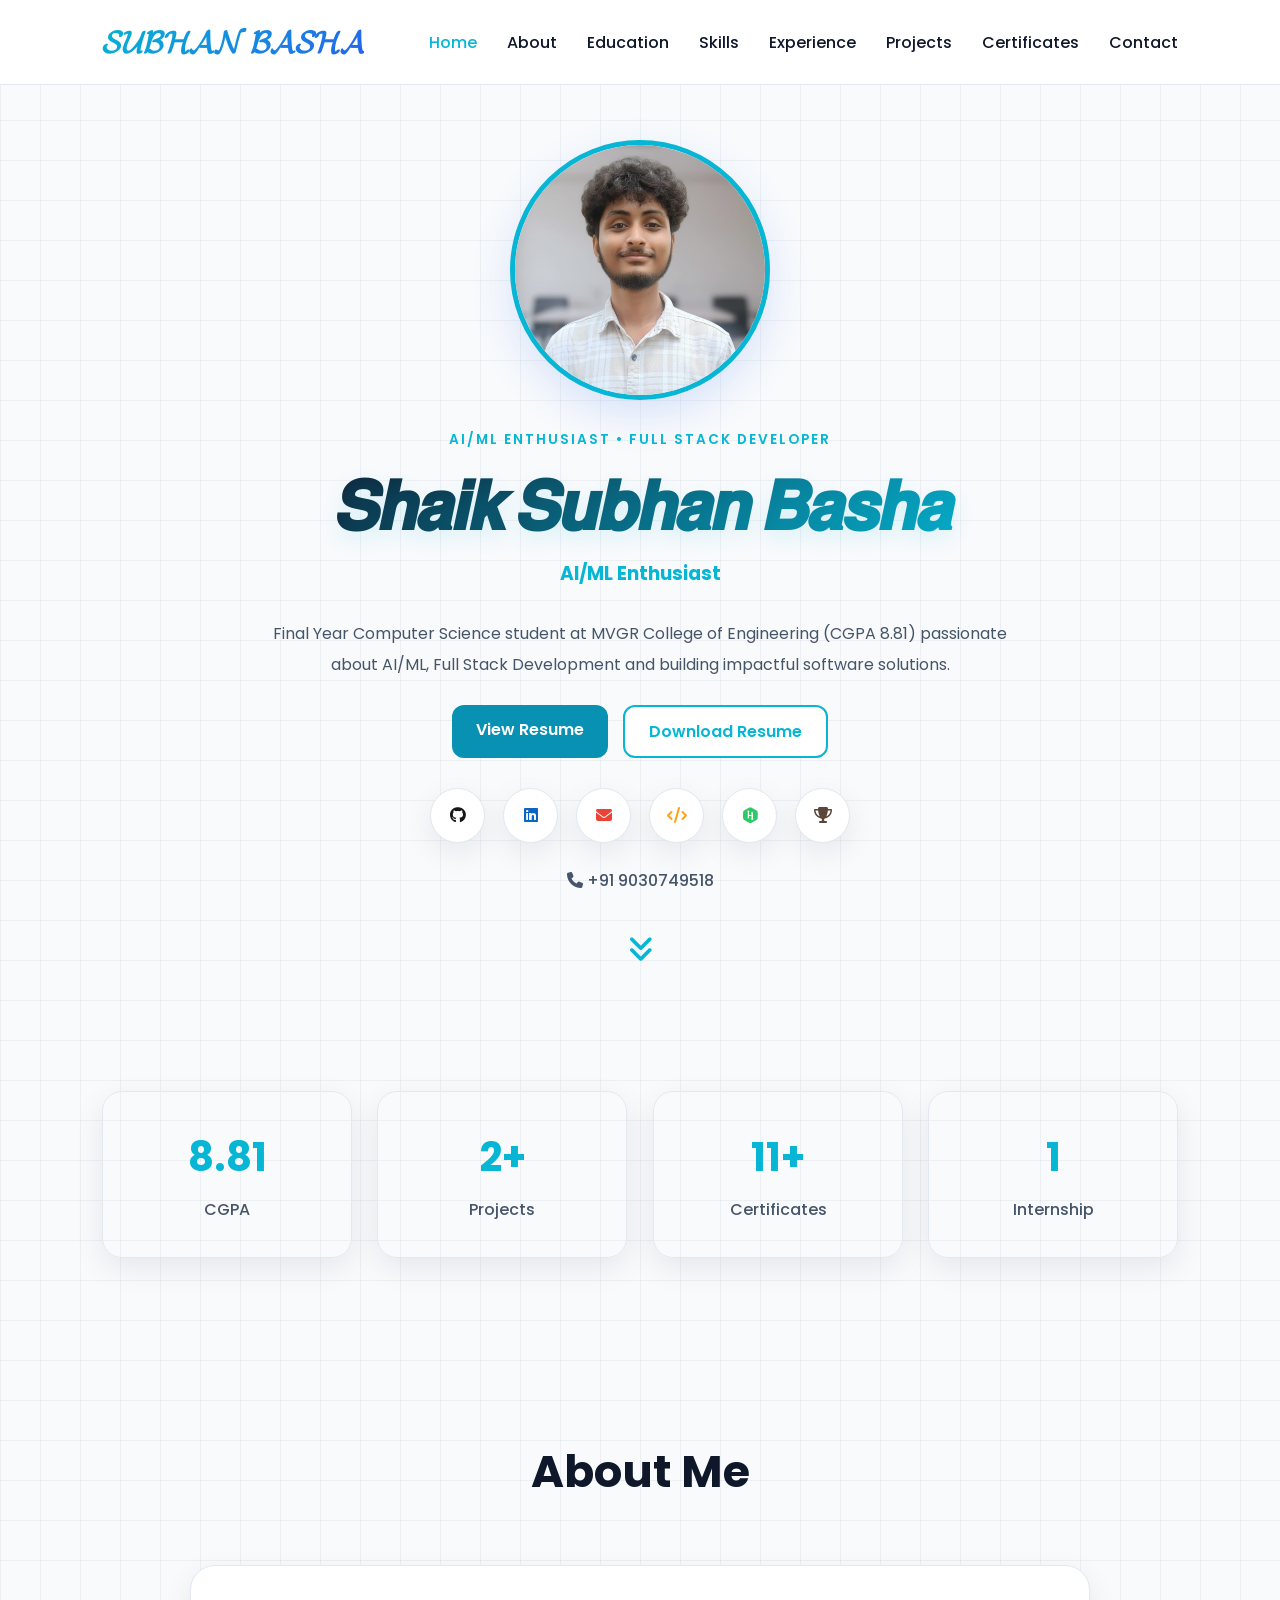
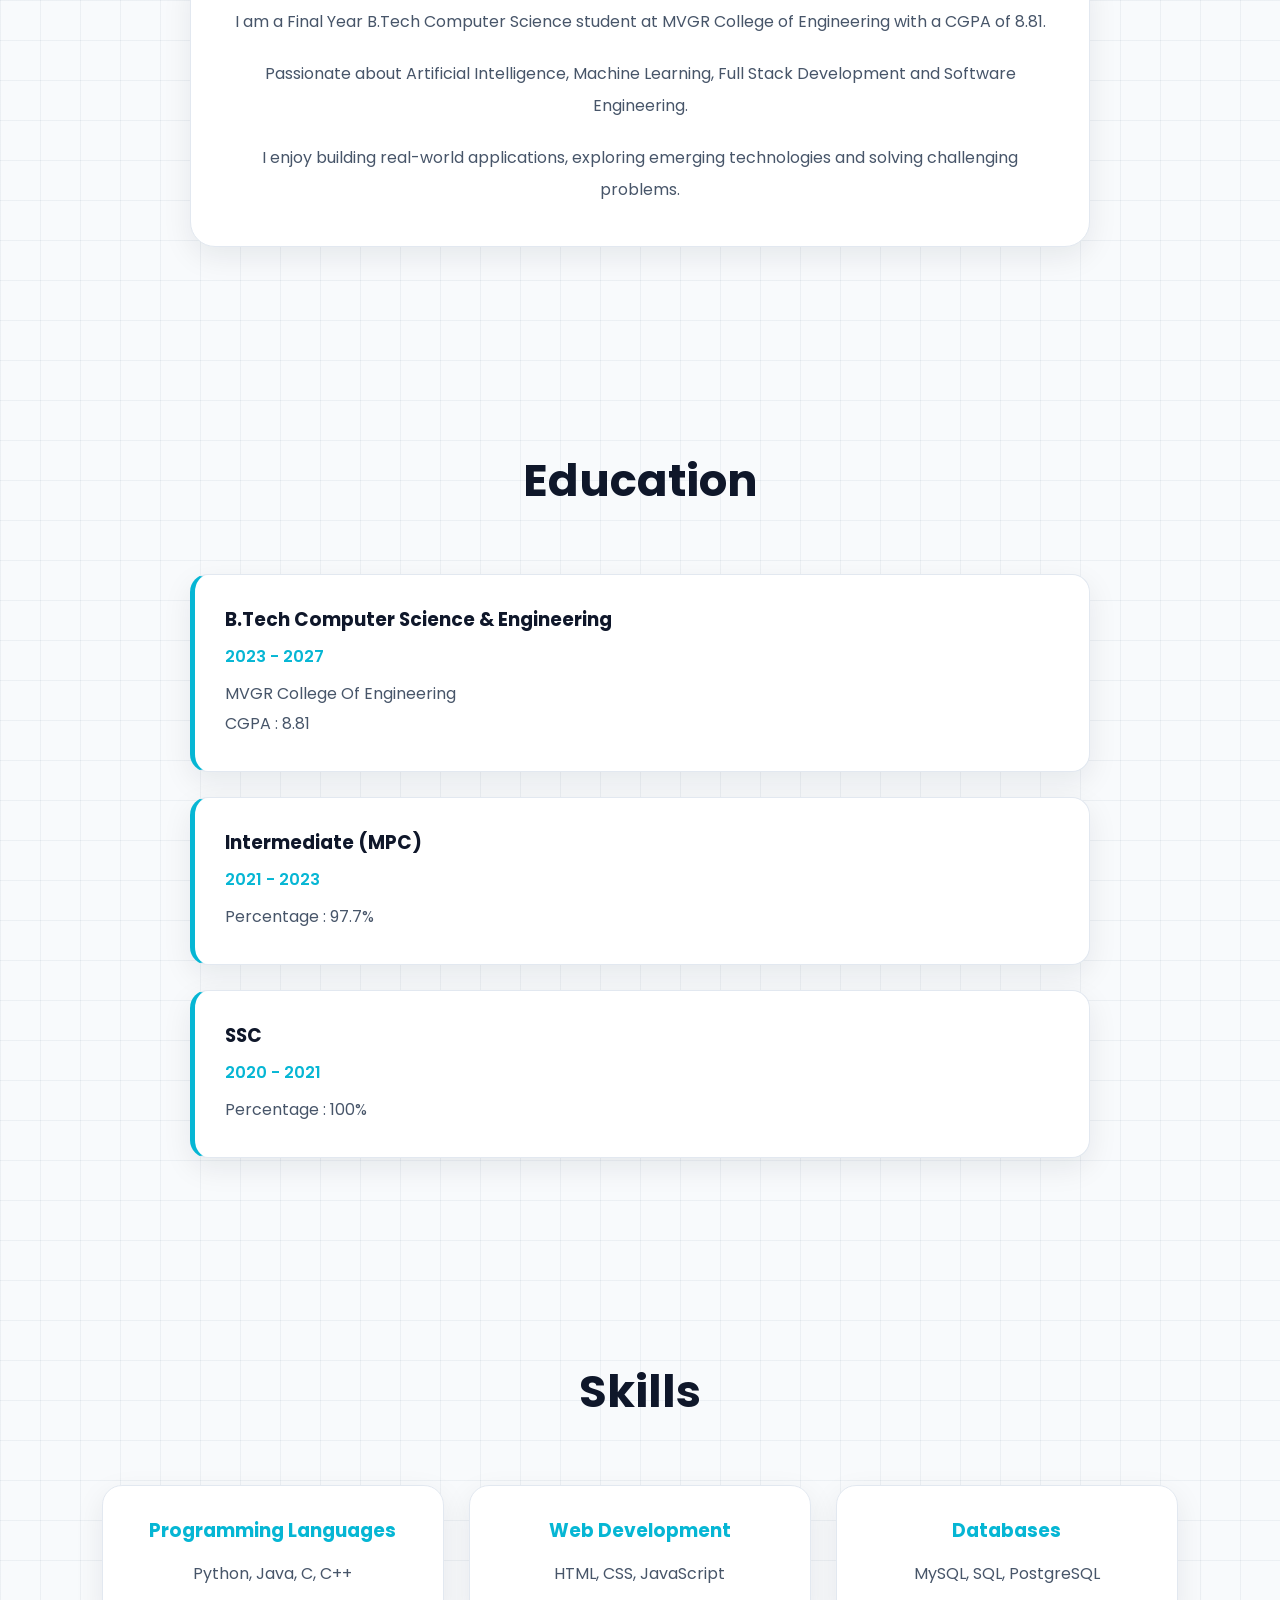
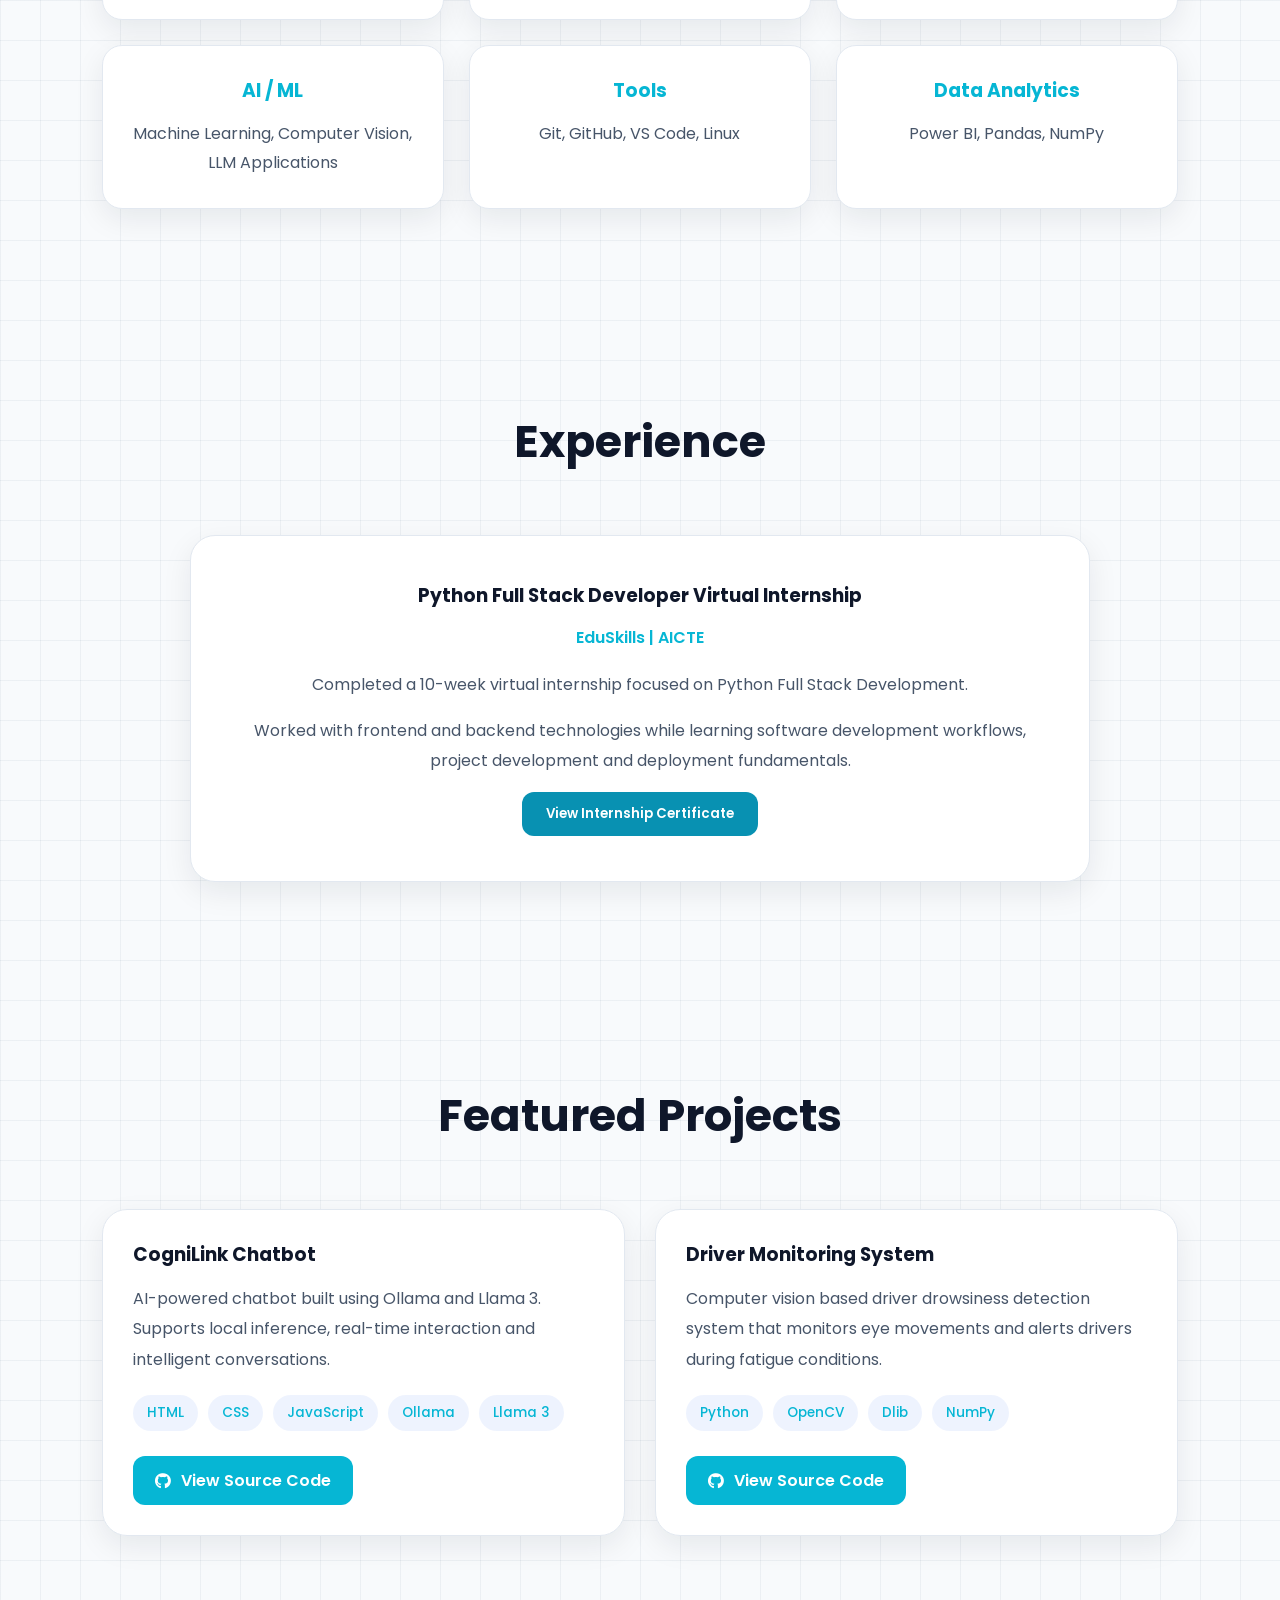
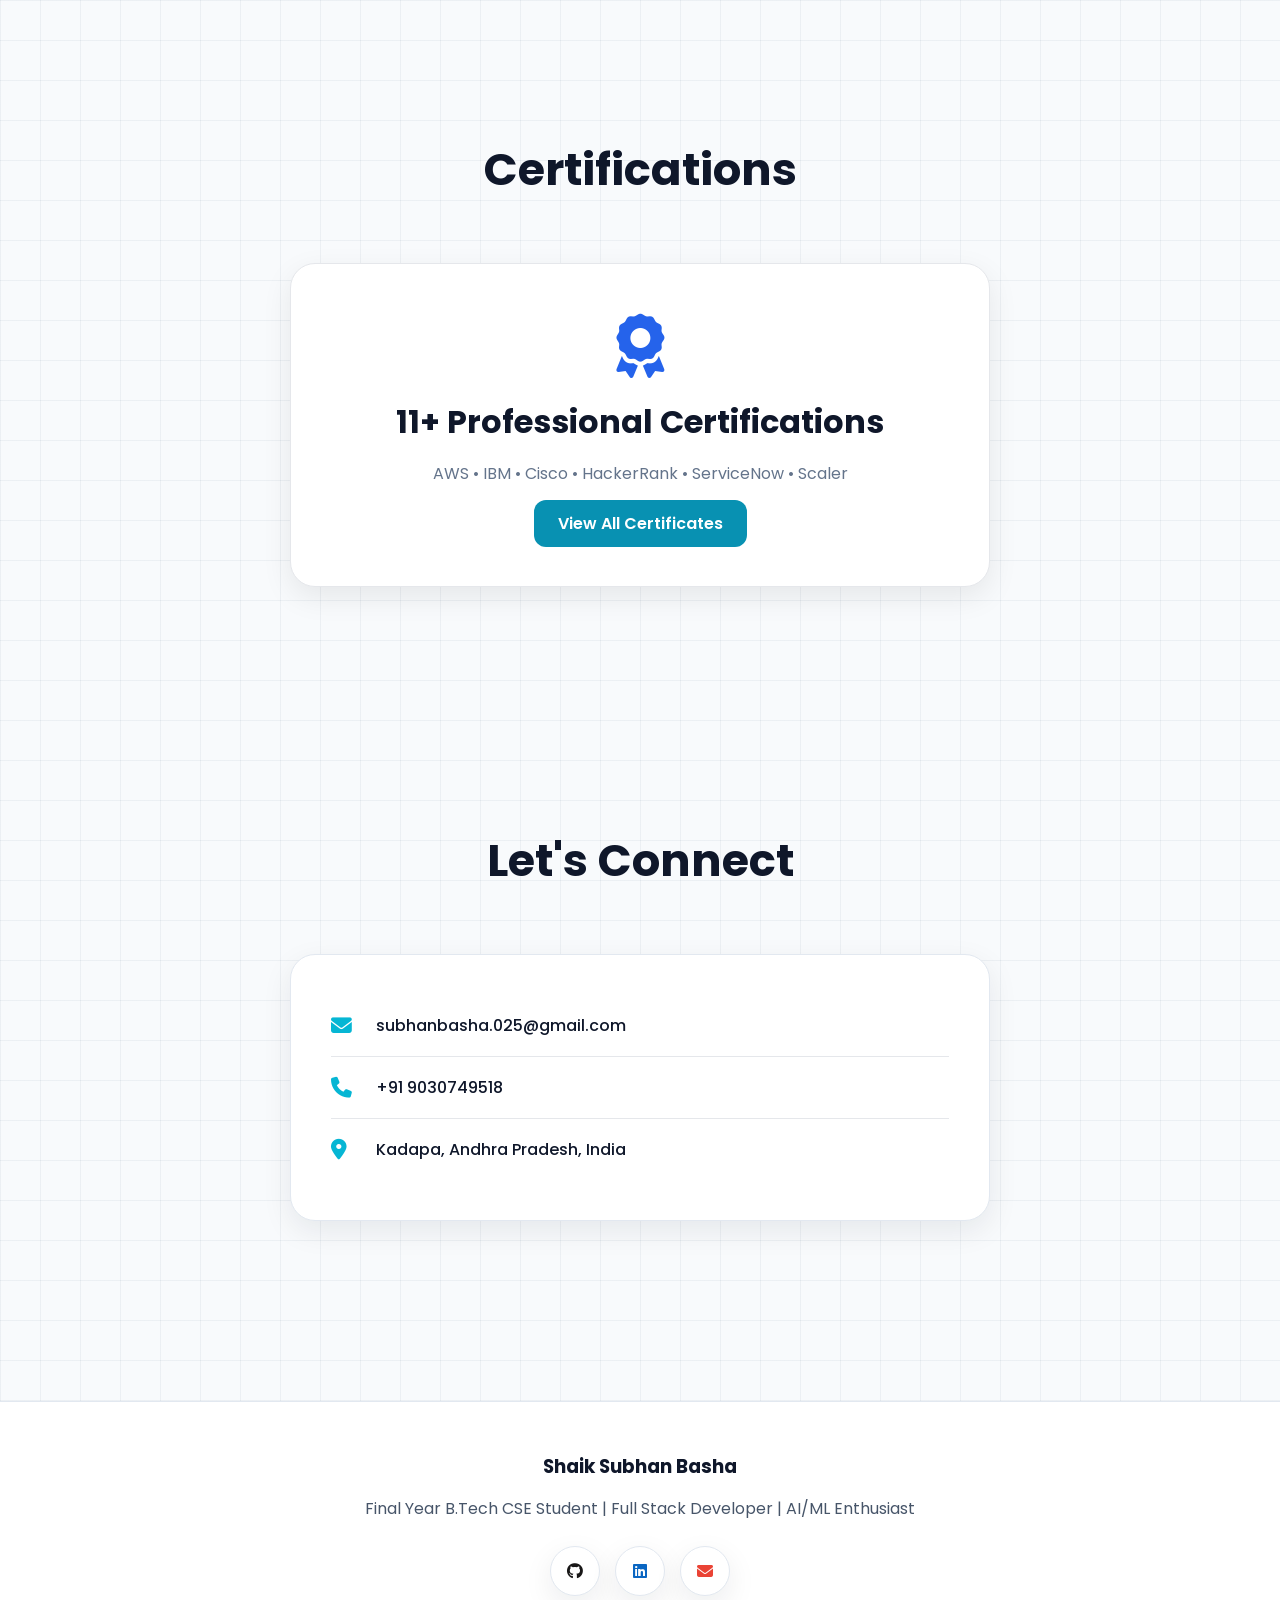
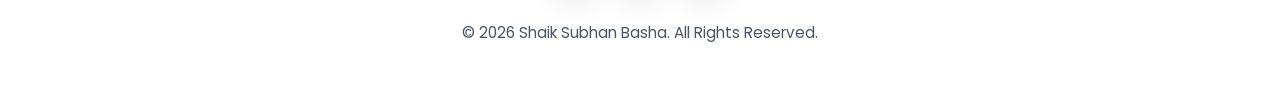
==== commit 9ec5eca8: "Initial commit" ====
--- a/index.html
+++ b/index.html
@@ -52,7 +52,7 @@
     <header class="header">
 
         <a href="#home" class="logo">
-            𝓢𝓾𝓫𝓱𝓪𝓷 𝓑𝓪𝓼𝓱𝓪
+            𝓢𝓤𝓑𝓗𝓐𝓝 𝓑𝓐𝓢𝓗𝓐
         </a>
 
         <nav class="navbar">
@@ -105,7 +105,7 @@
 
             <h1>
 
-                𝓢𝓱𝓪𝓲𝓴 𝓢𝓾𝓫𝓱𝓪𝓷 𝓑𝓪𝓼𝓱𝓪
+               𝙎𝙝𝙖𝙞𝙠 𝙎𝙪𝙗𝙝𝙖𝙣 𝘽𝙖𝙨𝙝𝙖
 
             </h1>
 
--- a/style.css
+++ b/style.css
@@ -256,7 +256,7 @@
 .hero-greet {
   color: var(--primary);
 
-  font-size: 0.95rem;
+  font-size: 0.85rem;
 
   font-weight: 600;
 
@@ -303,15 +303,19 @@
 }
 
 .hero-description {
-  max-width: 760px;
-
-  margin: auto;
-
-  color: var(--text);
-
-  line-height: 1.9;
-
-  margin-bottom: 25px;
+
+    max-width: 760px;
+
+    margin: auto;
+
+    color: var(--text);
+
+    font-size: 1rem;
+
+    line-height: 1.9;
+
+    margin-bottom: 25px;
+
 }
 
 .hero-contact {
@@ -801,9 +805,21 @@
 }
 
 .project-btn:hover {
-  background: var(--secondary);
-
-  transform: translateY(-3px);
+
+  background: #0e7490;
+
+  color: white !important;
+
+  transform: translateY(-4px);
+
+  box-shadow: 0 12px 30px rgba(8,145,178,.35);
+
+}
+
+.project-btn:hover i {
+
+  color: white !important;
+
 }
 /* =====================================
    CERTIFICATES SECTION
@@ -1118,23 +1134,68 @@
 ===================================== */
 
 @media (max-width: 991px) {
-  .navbar {
-    display: none;
-  }
-
-  #menu-icon {
-    display: block;
-  }
-
-  .hero-content h1 {
-    font-size: 3rem;
-  }
-
-  .profile-card {
-    width: 220px;
-
-    height: 220px;
-  }
+
+  #menu-icon{
+    display:block;
+    cursor:pointer;
+  }
+
+  .navbar{
+
+    position:absolute;
+
+    top:100%;
+
+    left:0;
+
+    width:100%;
+
+    background:white;
+
+    display:none;
+
+    flex-direction:column;
+
+    align-items:center;
+
+    gap:20px;
+
+    padding:20px 0;
+
+    border-top:1px solid #e5e7eb;
+
+    box-shadow:0 10px 20px rgba(0,0,0,.08);
+
+  }
+
+  .navbar.active{
+
+    display:flex;
+
+    position:absolute;
+
+    top:100%;
+
+    left:0;
+
+    width:100%;
+
+    background:white;
+
+    z-index:1000;
+    display:none !important;
+
+}
+
+  .hero-content h1{
+    font-size:3rem;
+  }
+
+  .profile-card{
+    width:220px;
+    height:220px;
+  }
+
 }
 
 @media (max-width: 768px) {
@@ -1366,8 +1427,12 @@
 
 /* Primary Buttons */
 
-.primary-btn:hover {
-  background: #1d4ed8;
+.primary-btn:hover{
+
+    background:#0891b2 !important;
+
+    color:#ffffff !important;
+
 }
 
 /* Secondary Buttons */
@@ -1384,37 +1449,7 @@
     0 0 25px rgba(37, 99, 235, 0.35),
     0 15px 35px rgba(37, 99, 235, 0.2);
 }
-/* FOOTER SOCIAL ICON COLORS */
-
-.footer .social-icons a:nth-child(1) i {
-  color: #181717; /* GitHub */
-}
-
-.footer .social-icons a:nth-child(2) i {
-  color: #0a66c2; /* LinkedIn */
-}
-
-.footer .social-icons a:nth-child(3) i {
-  color: #ea4335; /* Email */
-}
-.footer .social-icons a {
-  transition: all 0.3s ease;
-}
-
-.footer .social-icons a:hover {
-  transform: translateY(-6px) scale(1.1);
-}
-.footer .social-icons a:nth-child(1):hover {
-  box-shadow: 0 0 20px rgba(24, 23, 23, 0.25);
-}
-
-.footer .social-icons a:nth-child(2):hover {
-  box-shadow: 0 0 20px rgba(10, 102, 194, 0.35);
-}
-
-.footer .social-icons a:nth-child(3):hover {
-  box-shadow: 0 0 20px rgba(234, 67, 53, 0.35);
-}
+
 /* FOOTER ICON COLORS */
 
 .footer-socials a:nth-child(1) i{
@@ -1452,31 +1487,7 @@
 .footer-socials a:nth-child(3):hover{
     box-shadow:0 0 20px rgba(234,67,53,.35);
 }
-.logo{
-
-    color:#0f172a !important;
-
-}
-
-.heading{
-
-    color:#0f172a !important;
-
-}
-
-.primary-btn{
-
-    background:#06b6d4 !important;
-
-    border-color:#06b6d4 !important;
-
-}
-
-.primary-btn:hover{
-
-    background:#0891b2 !important;
-
-}
+
 
 .secondary-btn{
 
@@ -1513,4 +1524,87 @@
 
     letter-spacing:.5px;
 
+}
+.primary-btn{
+
+    background:#0891b2 !important;
+
+    color:#ffffff !important;
+
+    border:none;
+
+}
+
+.primary-btn:hover{
+
+    background:#0e7490 !important;
+
+    color:#ffffff !important;
+
+    transform:translateY(-4px);
+
+    box-shadow:0 12px 30px rgba(8,145,178,.35);
+
+}
+
+.primary-btn:hover i{
+
+    color:#ffffff !important;
+
+}
+#menu-icon{
+    display:none;
+    font-size:2rem;
+    cursor:pointer;
+}
+
+@media (max-width:768px){
+
+    #menu-icon{
+        display:block;
+    }
+
+    .navbar{
+        display:none;
+        position:absolute;
+        top:100%;
+        left:0;
+        width:100%;
+        background:white;
+        flex-direction:column;
+        align-items:center;
+        padding:20px 0;
+        gap:20px;
+        box-shadow:0 10px 20px rgba(0,0,0,.1);
+    }
+
+    .navbar.active{
+        display:flex;
+    }
+}
+.navbar.active{
+
+    display:flex !important;
+
+}
+@media (max-width:768px){
+
+    .social-icons{
+
+        display:flex;
+        flex-wrap:wrap;
+
+        justify-content:center;
+
+        gap:15px;
+
+    }
+
+    .social-icons a{
+
+        width:60px;
+        height:60px;
+
+    }
+
 }
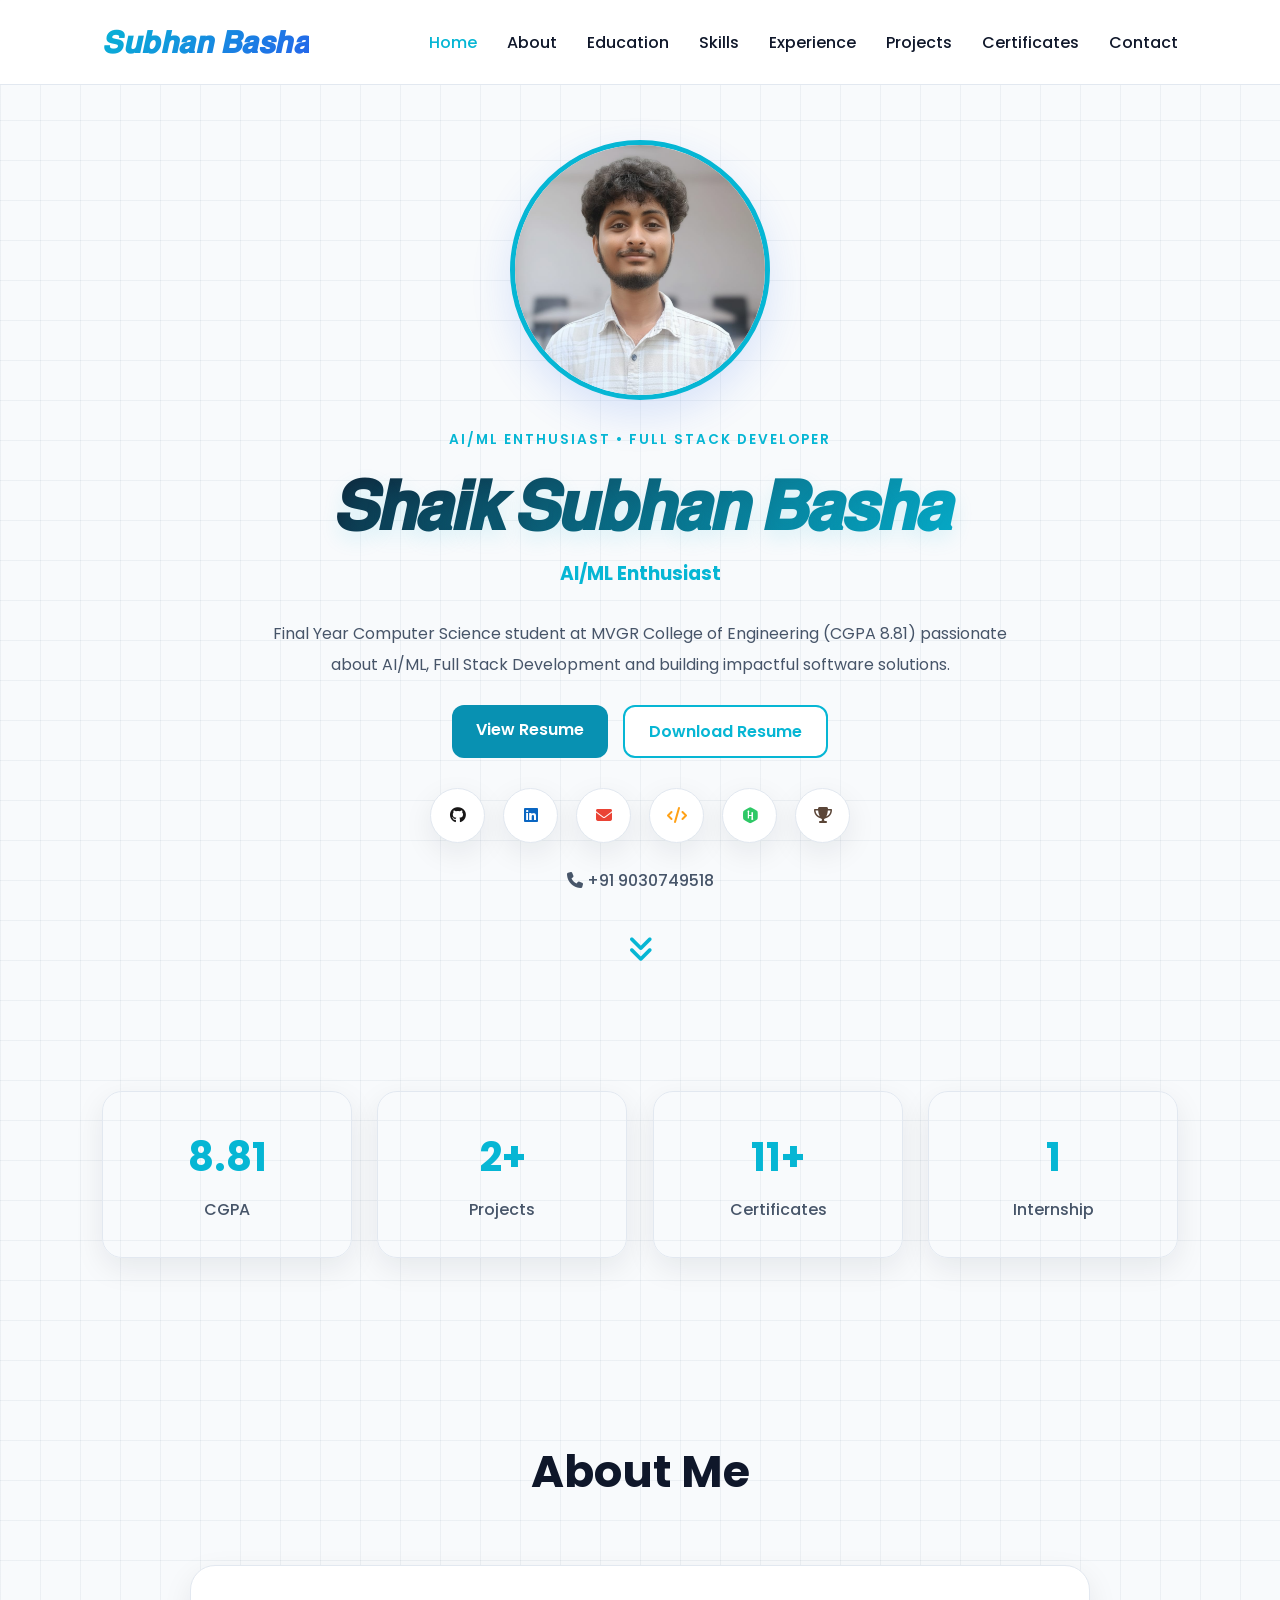
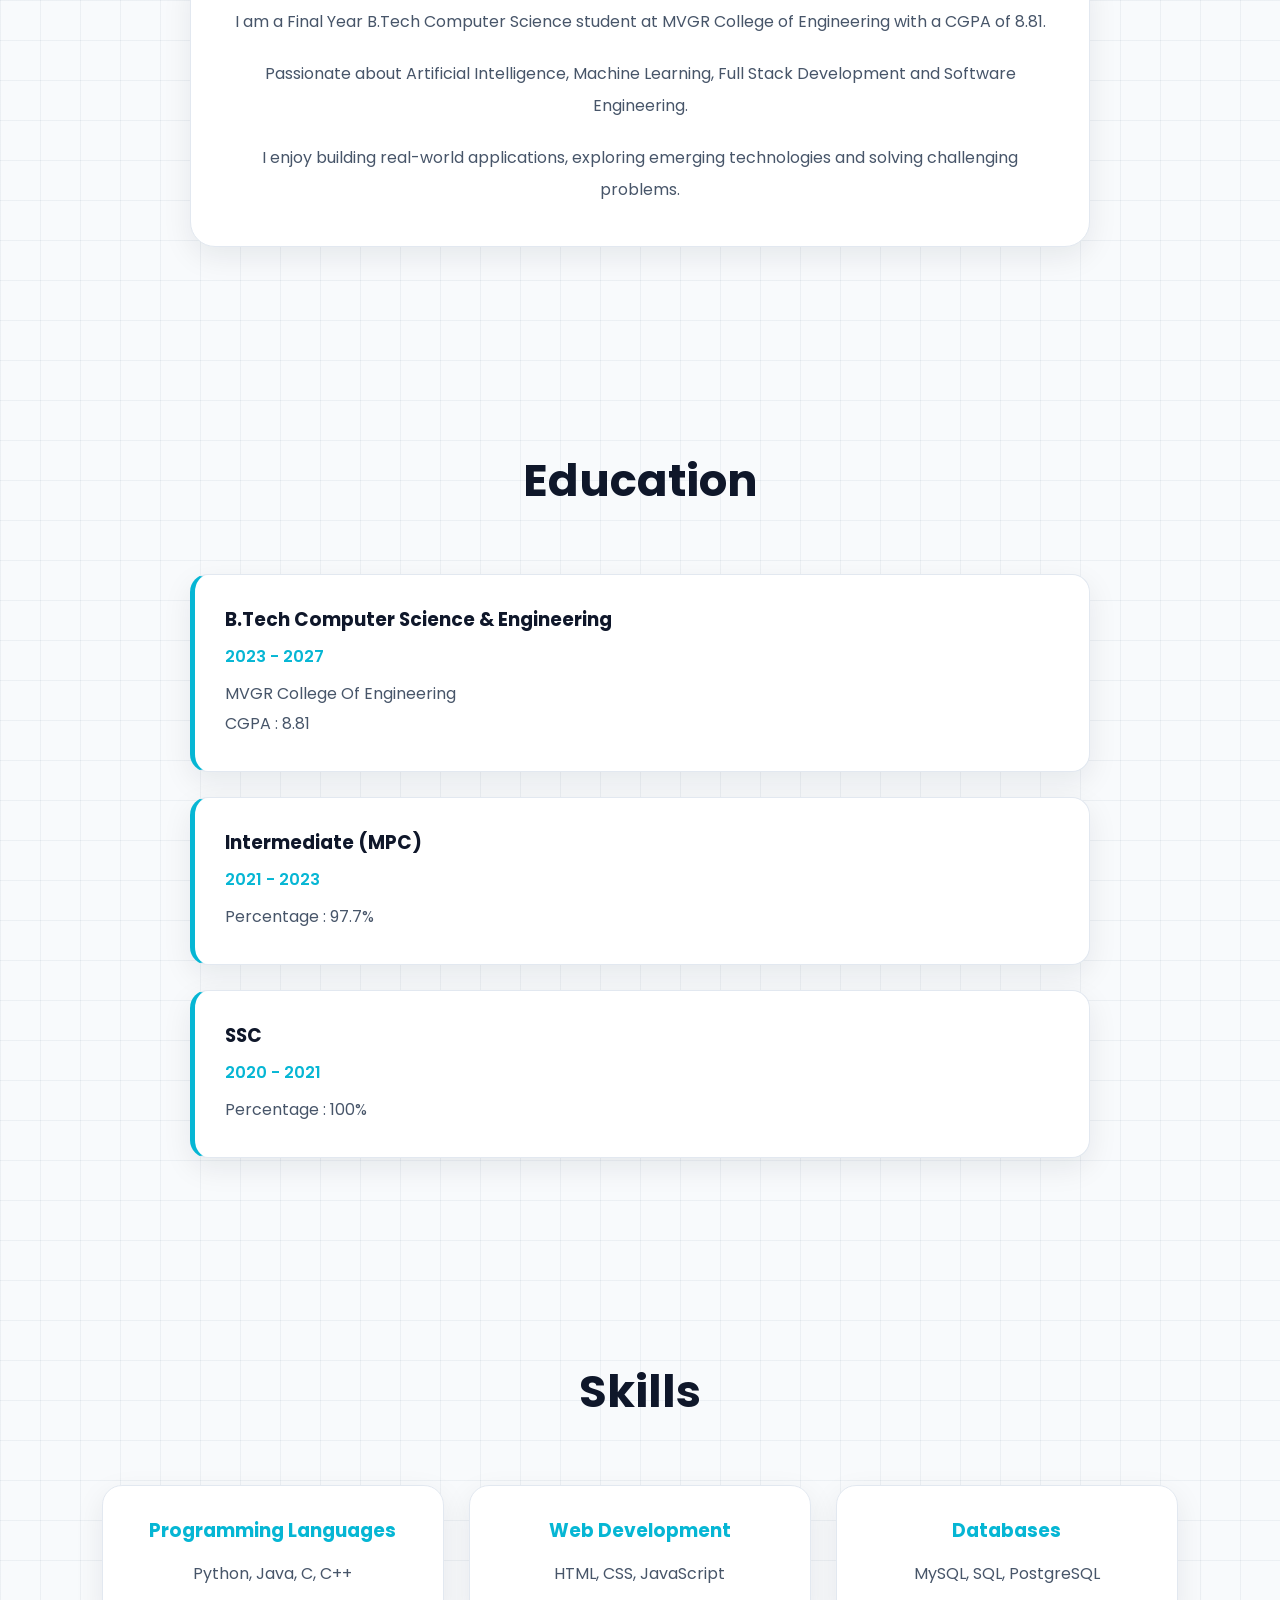
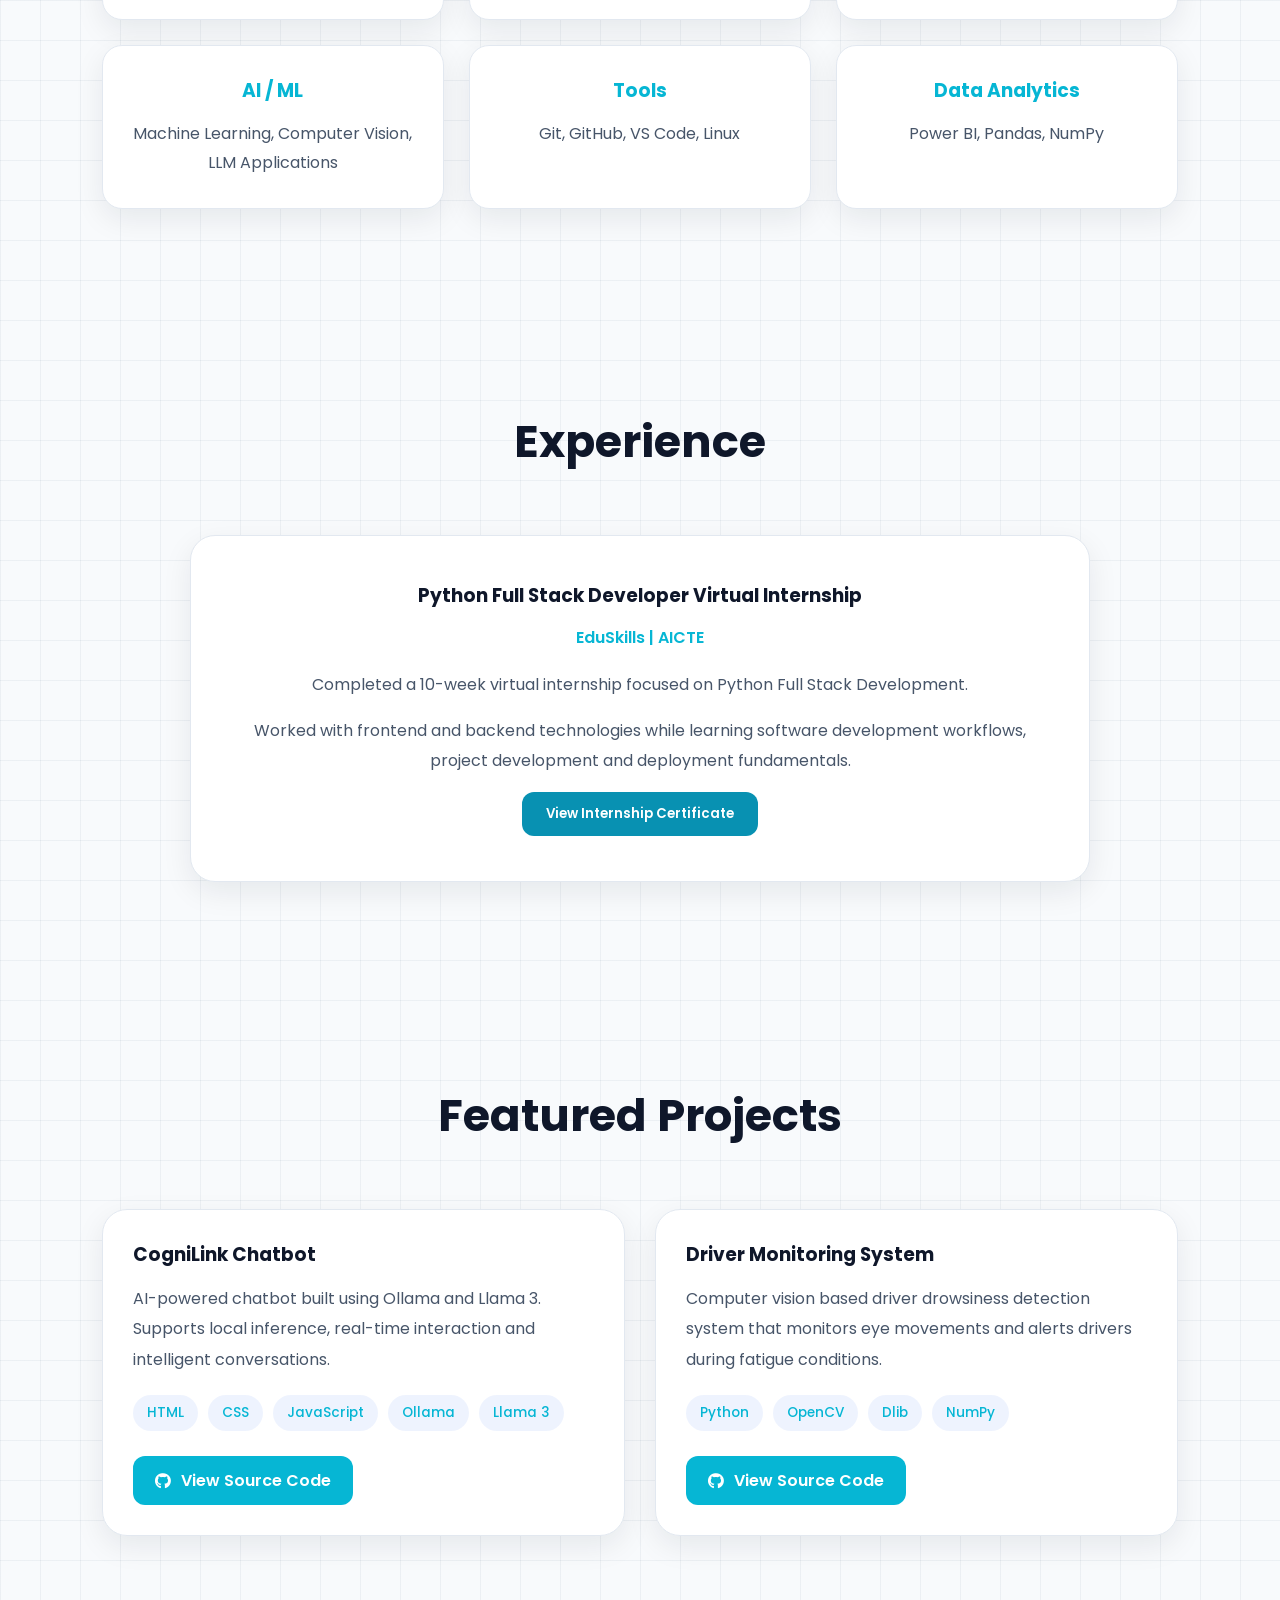
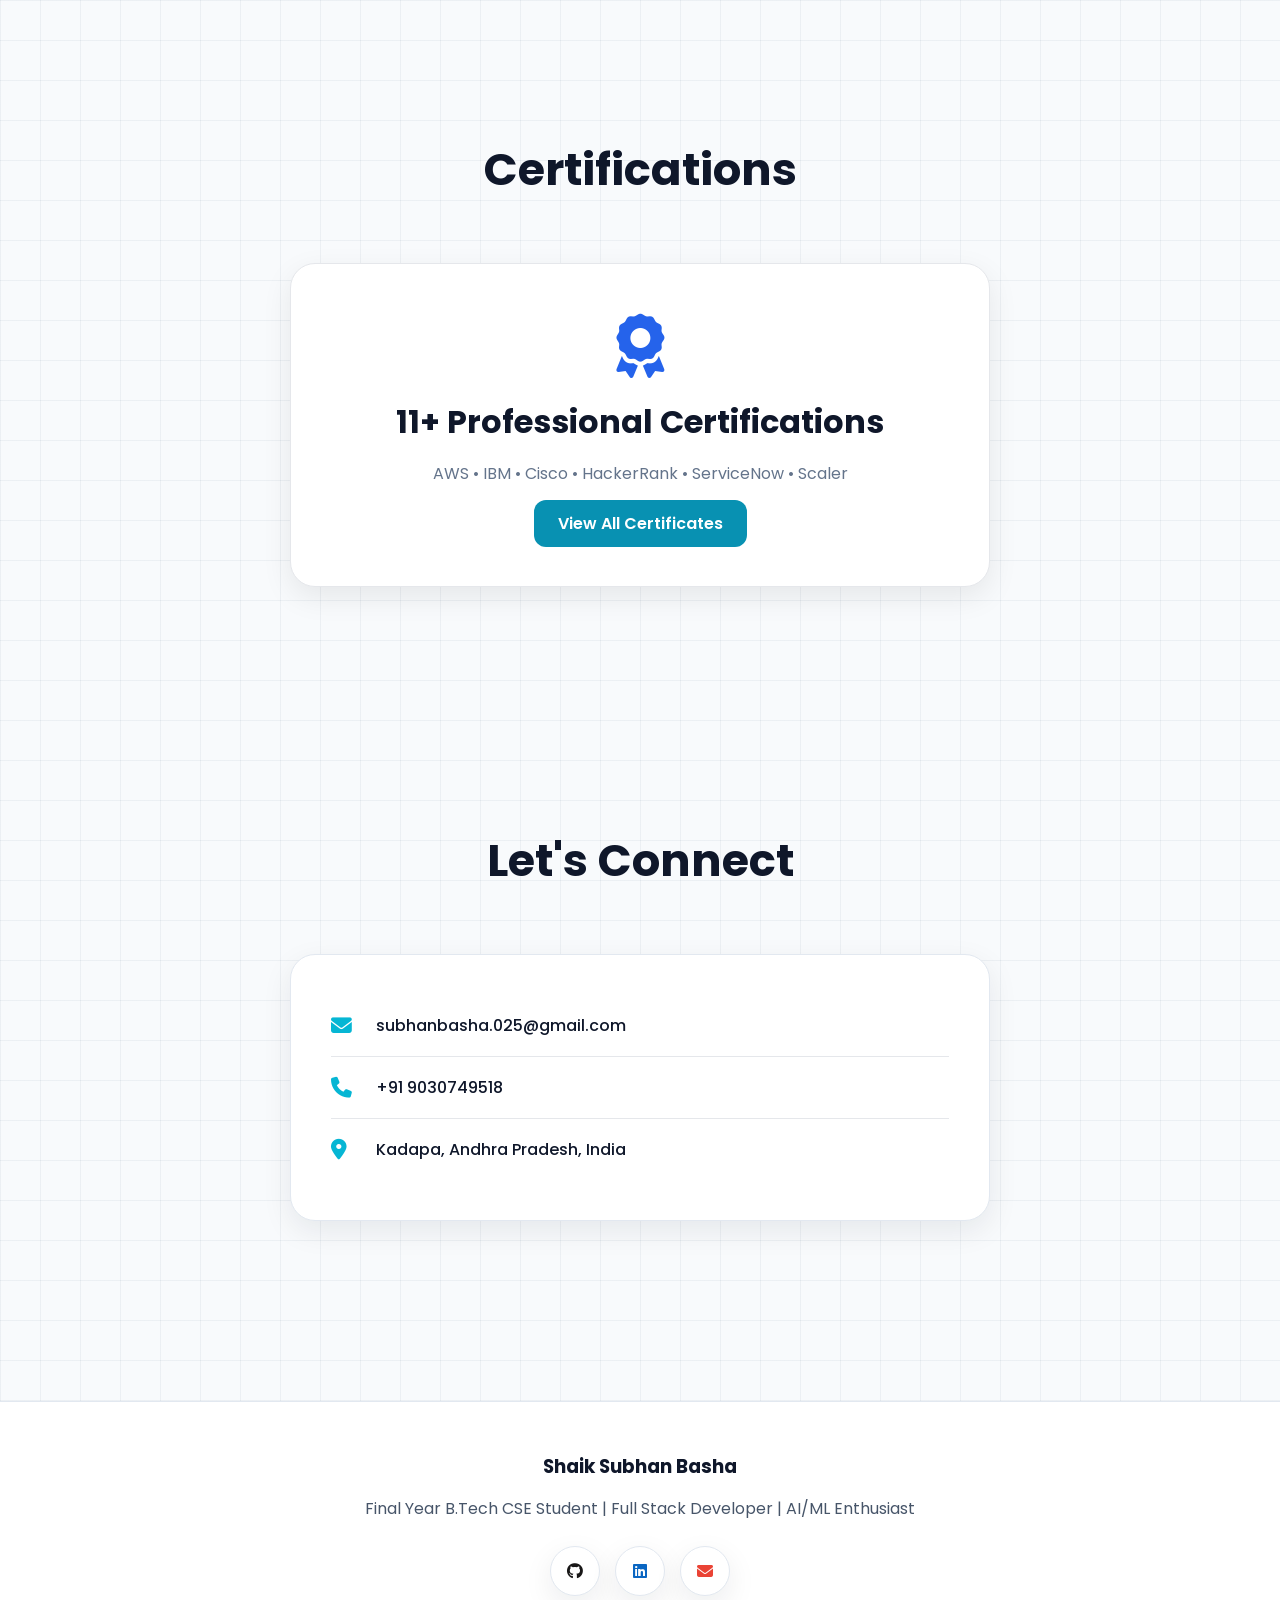
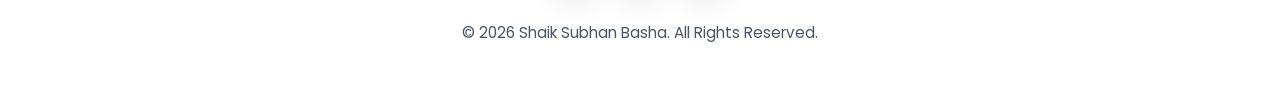
==== commit 5b919833: "Initial commit" ====
--- a/index.html
+++ b/index.html
@@ -37,7 +37,7 @@
 
         <div class="loader-text">
 
-            Subhan Basha Portfolio
+            Subhan Portfolio
 
         </div>
 
@@ -52,7 +52,7 @@
     <header class="header">
 
         <a href="#home" class="logo">
-            𝓢𝓤𝓑𝓗𝓐𝓝 𝓑𝓐𝓢𝓗𝓐
+            𝙎𝙪𝙗𝙝𝙖𝙣 𝘽𝙖𝙨𝙝𝙖
         </a>
 
         <nav class="navbar">
